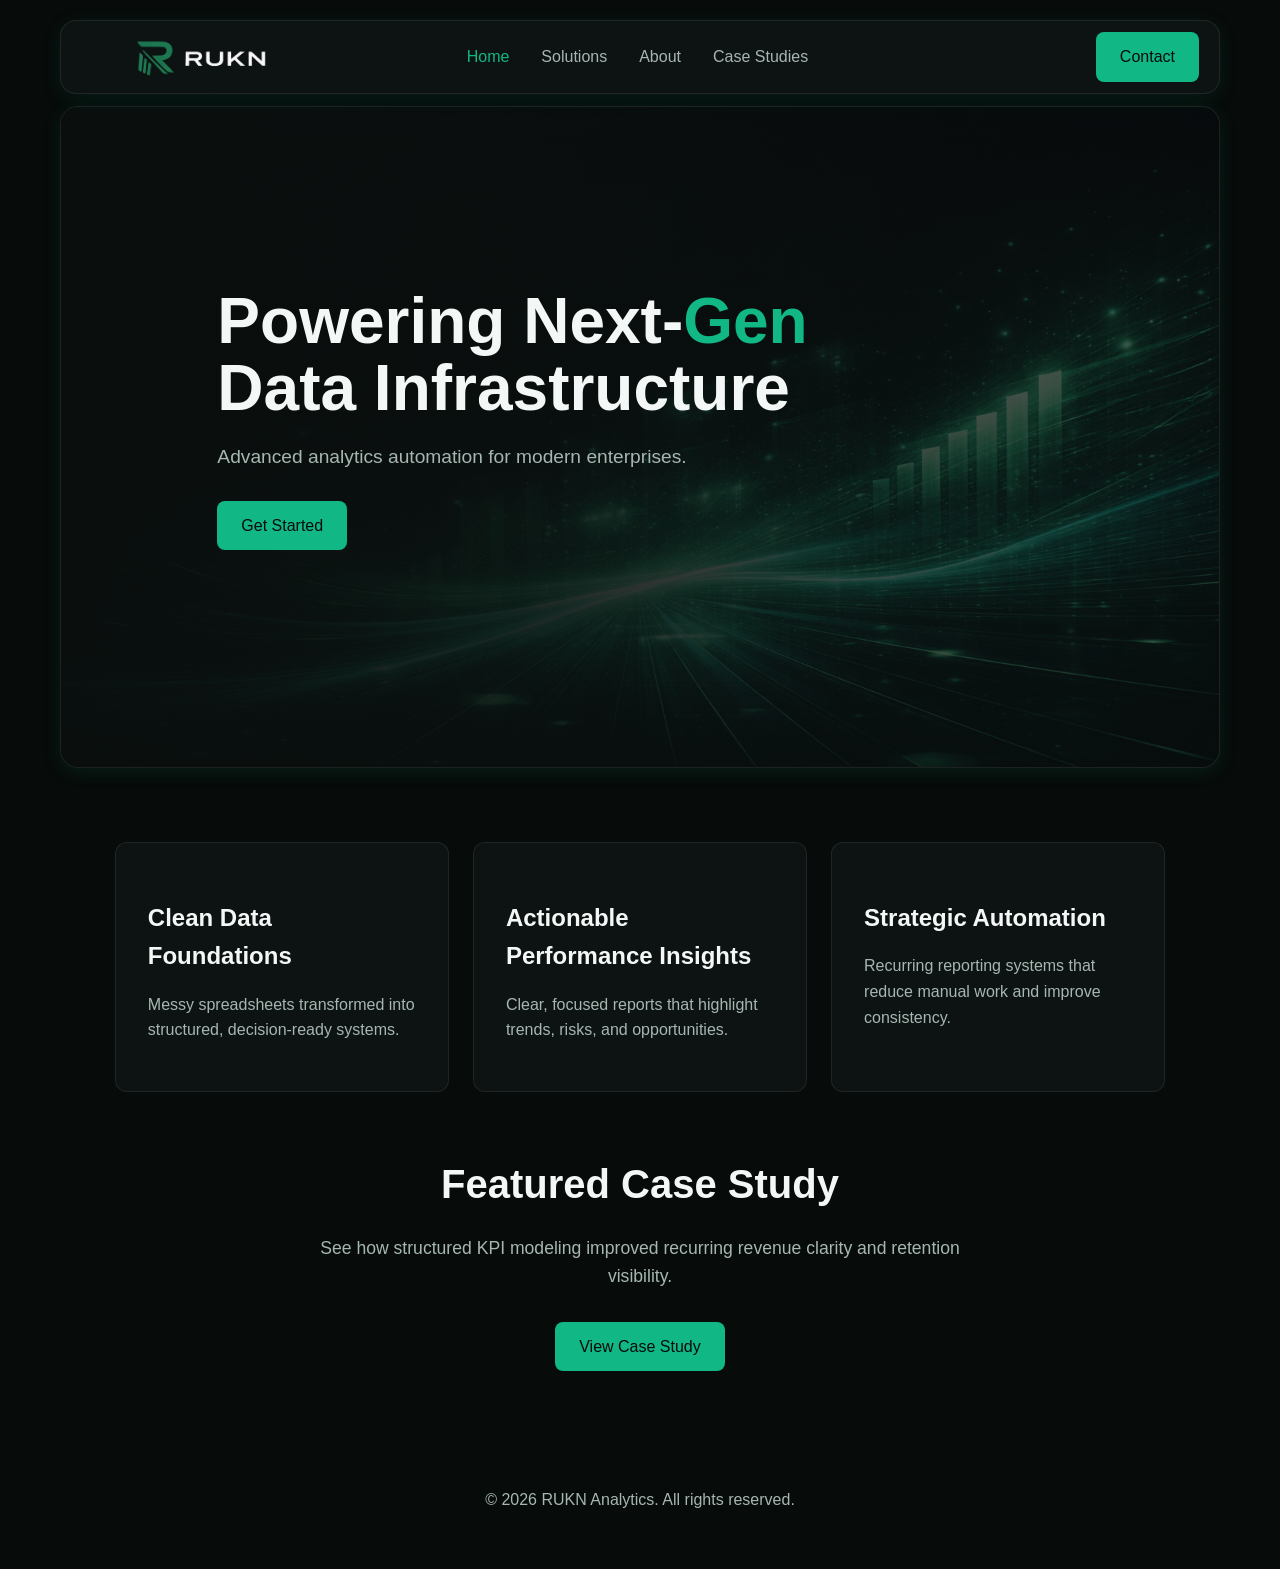
==== index.html @ 68ea152a "Changed partial layout of the website, decided on a solid name for the company that doesn;t resemble" ====
<!DOCTYPE html>
<html lang="en">
<head>
  <meta charset="UTF-8" />
  <meta name="viewport" content="width=device-width, initial-scale=1.0" />
  <title>RUKN Analytics</title>
  <link rel="stylesheet" href="styles.css" />
</head>
<body>

  <div class="page-wrapper">
    <div class="header-shell">
      <header class="site-header">
        <div class="brand">
          <img src="assets/branding/logo.png" alt="RUKN Analytics Logo" class="logo">
        </div>
        <nav class="nav-links">
          <a href="index.html" class="nav-link active">Home</a>
          <a href="services.html" class="nav-link">Solutions</a>
          <a href="about.html" class="nav-link">About</a>
          <a href="case-studies.html" class="nav-link">Case Studies</a>
        </nav>
        <a href="contact.html" class="btn btn-primary nav-cta">Contact</a>
      </header>
    </div>

    <section class="hero-panel">
      <img src="assets/images/hero.png" class="hero-bg" alt="Data Visualization">
      <div class="container">
        <div class="hero-content">
          <h1>Powering Next-<span class="emerald">Gen</span> Data Infrastructure</h1>
          <p>Advanced analytics automation for modern enterprises.</p>
          <a href="contact.html" class="btn btn-primary">Get Started</a>
        </div>
      </div>
    </section>

    <section class="features-section">
      <div class="container">
        <div class="features-grid">
          <div class="feature-card">
            <h3>Clean Data Foundations</h3>
            <p>Messy spreadsheets transformed into structured, decision-ready systems.</p>
          </div>
          <div class="feature-card">
            <h3>Actionable Performance Insights</h3>
            <p>Clear, focused reports that highlight trends, risks, and opportunities.</p>
          </div>
          <div class="feature-card">
            <h3>Strategic Automation</h3>
            <p>Recurring reporting systems that reduce manual work and improve consistency.</p>
          </div>
        </div>
      </div>
    </section>

    <section class="case-study-section">
      <div class="container narrow intro-center">
        <h2>Featured Case Study</h2>
        <p>See how structured KPI modeling improved recurring revenue clarity and retention visibility.</p>
        <a href="case-studies.html" class="btn btn-primary">View Case Study</a>
      </div>
    </section>
  </div>

  <footer class="site-footer">
    <div class="container">
      <p>© 2026 RUKN Analytics. All rights reserved.</p>
    </div>
  </footer>

</body>
</html>
---- styles.css ----
/* =========================
   GLOBAL RESET & BASE
   ========================= */

* {
  box-sizing: border-box;
}

html {
  scroll-behavior: smooth;
}

body {
  margin: 0;
  font-family: 'Inter', -apple-system, BlinkMacSystemFont, 'Segoe UI', Roboto, sans-serif;
  color: #F3F7F5;
  background: #070B0A;
  line-height: 1.6;
}

/* =========================
   LAYOUT
   ========================= */

.page-wrapper {
  max-width: 1200px;
  margin: 0 auto;
  padding: 0 20px;
}

.container {
  max-width: 1200px;
  margin: 0 auto;
  padding: 0 20px;
}

.narrow {
  max-width: 700px;
}

.intro-center {
  text-align: center;
}

/* =========================
   HEADER SHELL
   ========================= */

.header-shell {
  background: #0D1312;
  border-radius: 16px;
  border: 1px solid rgba(255, 255, 255, 0.08);
  margin: 20px 0;
  padding: 0 20px;
  box-shadow: 0 4px 20px rgba(17, 184, 134, 0.10);
  position: sticky;
  top: 20px;
  z-index: 1000;
}

.site-header {
  display: grid;
  grid-template-columns: auto 1fr auto;
  align-items: center;
  min-height: 72px;
}

.brand {
  flex-shrink: 0;
}

.nav-links {
  display: flex;
  justify-content: center;
  gap: 32px;
  transform: translateX(-70px);
}

.nav-cta {
  flex-shrink: 0;
}

.brand {
  display: flex;
  align-items: center;
}

.logo {
  height: 60px;
  width: auto;
}

.nav-links {
  display: flex;
  gap: 32px;
}

.nav-link {
  color: #A6B7B1;
  text-decoration: none;
  font-weight: 500;
  transition: color 0.2s;
}

.nav-link:hover,
.nav-link.active {
  color: #11B886;
}

.nav-cta {
  background: #11B886;
  color: #070B0A;
  padding: 8px 16px;
  border-radius: 8px;
  text-decoration: none;
  font-weight: 500;
  transition: all 0.2s;
}

.nav-cta:hover {
  background: #0E9F74;
  transform: translateY(-1px);
  box-shadow: 0 4px 12px rgba(17, 184, 134, 0.22);
}

/* =========================
   HERO PANEL
   ========================= */

.hero-panel {
  background: #0D1312;
  border-radius: 16px;
  border: 1px solid rgba(255, 255, 255, 0.08);
  margin-bottom: 40px;
  padding: 60px 40px;
  box-shadow: 0 4px 20px rgba(17, 184, 134, 0.10);
  display: flex;
  align-items: center;
  gap: 60px;
}

.hero-content {
  flex: 1;
}

.hero-content h1 {
  font-size: 3.5rem;
  font-weight: 700;
  margin-bottom: 16px;
  line-height: 1.1;
}

.hero-content h1 .emerald {
  color: #11B886;
}

.hero-content p {
  font-size: 1.2rem;
  color: #A6B7B1;
  margin-bottom: 32px;
}

.hero-visual {
  flex: 1;
  height: 300px;
  background: linear-gradient(135deg, #0D1312 0%, #101918 100%);
  border-radius: 12px;
  position: relative;
  overflow: hidden;
}

.hero-visual::before {
  content: '';
  position: absolute;
  top: 0;
  left: 0;
  right: 0;
  bottom: 0;
  background: linear-gradient(45deg, rgba(17, 184, 134, 0.1) 0%, rgba(17, 184, 134, 0.05) 50%, transparent 100%);
  border-radius: 12px;
}

.hero-visual::after {
  content: '';
  position: absolute;
  bottom: 20px;
  left: 20px;
  right: 20px;
  height: 2px;
  background: linear-gradient(to right, #11B886, transparent);
  border-radius: 1px;
}

/* =========================
   SECTIONS
   ========================= */

.section {
  padding: 60px 0;
}

.features-section {
  margin-bottom: 60px;
}

.features-grid {
  display: grid;
  grid-template-columns: repeat(auto-fit, minmax(300px, 1fr));
  gap: 24px;
}

.feature-card {
  background: #0D1312;
  padding: 32px;
  border-radius: 12px;
  border: 1px solid rgba(255, 255, 255, 0.08);
  transition: transform 0.2s, box-shadow 0.2s;
}

.feature-card:hover {
  transform: translateY(-4px);
  box-shadow: 0 8px 24px rgba(17, 184, 134, 0.10);
}

.feature-card h3 {
  margin-bottom: 16px;
  font-size: 1.5rem;
  font-weight: 600;
}

.feature-card p {
  color: #A6B7B1;
}

.case-study-section {
  text-align: center;
  margin-bottom: 60px;
}

.case-study-section h2 {
  font-size: 2.5rem;
  margin-bottom: 16px;
}

.case-study-section p {
  font-size: 1.1rem;
  color: #A6B7B1;
  margin-bottom: 32px;
}

/* =========================
   BUTTONS
   ========================= */

.btn {
  display: inline-block;
  padding: 12px 24px;
  border-radius: 8px;
  text-decoration: none;
  font-weight: 500;
  transition: all 0.2s;
  border: none;
  cursor: pointer;
}

.btn-primary {
  background: #11B886;
  color: #070B0A;
}

.btn-primary:hover {
  background: #0E9F74;
  transform: translateY(-2px);
  box-shadow: 0 6px 16px rgba(17, 184, 134, 0.22);
}

/* =========================
   SERVICES
   ========================= */

.services-grid {
  display: grid;
  grid-template-columns: repeat(3, minmax(0, 1fr));
  gap: 20px;
  max-width: 1200px;
  margin: 0 auto;
}

.service-card {
  background: #0D1312;
  border-radius: 12px;
  border: 1px solid rgba(255, 255, 255, 0.08);
  overflow: hidden;
  transition: transform 0.2s, box-shadow 0.2s;
  position: relative;
}

.service-card:hover {
  transform: translateY(-4px);
  box-shadow: 0 8px 24px rgba(17, 184, 134, 0.10);
}

.service-image {
  width: 100%;
  height: 200px;
  overflow: hidden;
  background: #101918;
}

.service-image img {
  width: 100%;
  height: 100%;
  object-fit: cover;
}

.service-card h3 {
  padding: 20px 24px 8px 24px;
  margin: 0;
  font-size: 1.25rem;
  font-weight: 600;
}

.service-card p {
  padding: 0 24px 20px 24px;
  margin: 0;
  color: #A6B7B1;
  line-height: 1.5;
}

.expanded-content {
  position: absolute;
  left: 0;
  right: 0;
  bottom: -10px;
  background: #0D1312;
  padding: 0 24px;
  transform: translateY(100%);
  opacity: 0;
  pointer-events: none;
  transition: transform 0.3s, opacity 0.3s;
}

.service-card.expanded .expanded-content {
  transform: translateY(0);
  opacity: 1;
  pointer-events: auto;
  padding-bottom: 20px;
}

.card-cta {
  padding: 16px 24px 0 24px;
}

/* =========================
   ABOUT
   ========================= */

.about-grid {
  display: grid;
  grid-template-columns: 1.2fr 1fr;
  gap: 50px;
  align-items: center;
}

.about-grid.reverse {
  grid-template-columns: 1fr 1.2fr;
}

.about-image img {
  width: 100%;
  border-radius: 12px;
}

.about-text p {
  margin-bottom: 18px;
  max-width: 520px;
}

.values-grid {
  display: grid;
  grid-template-columns: repeat(auto-fit, minmax(300px, 1fr));
  gap: 24px;
  margin-top: 40px;
}

.value-card {
  background: #0D1312;
  padding: 32px;
  border-radius: 12px;
  border: 1px solid rgba(255, 255, 255, 0.08);
  transition: transform 0.2s, box-shadow 0.2s;
}

.value-card:hover {
  transform: translateY(-4px);
  box-shadow: 0 8px 24px rgba(17, 184, 134, 0.10);
}

.value-card h3 {
  margin-bottom: 16px;
  font-size: 1.25rem;
  font-weight: 600;
}

.value-card p {
  color: #A6B7B1;
}

/* =========================
   CASE STUDIES
   ========================= */

.analysis-compare {
  display: grid;
  grid-template-columns: repeat(auto-fit, minmax(260px, 1fr));
  gap: 32px;
  margin: 32px 0;
}

.analysis-block {
  background: #0D1312;
  padding: 24px;
  border-radius: 12px;
  border: 1px solid rgba(255, 255, 255, 0.08);
}

.analysis-block h4 {
  margin-bottom: 16px;
  font-weight: 600;
  color: #F3F7F5;
}

.analysis-block ul {
  margin-left: 20px;
}

.kpi-grid {
  display: grid;
  grid-template-columns: repeat(auto-fit, minmax(180px, 1fr));
  gap: 24px;
  margin: 32px 0;
}

.kpi-card {
  background: #0D1312;
  padding: 28px 24px;
  border-radius: 14px;
  border: 1px solid rgba(255, 255, 255, 0.08);
  text-align: center;
  transition: transform 0.2s;
}

.kpi-card:hover {
  transform: translateY(-4px);
}

.kpi-card h4 {
  font-size: 28px;
  margin-bottom: 8px;
  color: #F3F7F5;
}

.kpi-card p {
  font-size: 14px;
  color: #A6B7B1;
}

.dashboard-preview {
  margin: 32px 0;
}

.dashboard-preview img {
  width: 100%;
  height: auto;
  border-radius: 14px;
  border: 1px solid rgba(255, 255, 255, 0.08);
}

.case-cta {
  margin-top: 56px;
  padding: 40px 32px;
  background: #0D1312;
  border-radius: 14px;
  text-align: center;
  border: 1px solid rgba(255, 255, 255, 0.08);
}

.case-cta p {
  margin-bottom: 20px;
  font-weight: 500;
  color: #A6B7B1;
}

/* =========================
   CONTACT
   ========================= */

.contact-hero h1 {
  font-size: 2.2rem;
  margin-bottom: 8px;
  letter-spacing: -0.5px;
}

.contact-hero .lead {
  font-size: 1rem;
  color: #A6B7B1;
  max-width: 550px;
  margin-bottom: 0;
}

.contact-section {
  padding: 60px 20px;
}

.contact-grid {
  display: grid;
  grid-template-columns: 1.4fr 0.8fr;
  gap: 32px;
  align-items: start;
  padding-bottom: 40px;
  max-width: 1200px;
  margin: 0 auto;
}

.contact-form-card {
  background: #0D1312;
  padding: 28px;
  border-radius: 14px;
  box-shadow: 0 10px 25px rgba(15, 23, 42, 0.05), 0 2px 6px rgba(15, 23, 42, 0.04);
  transition: transform 0.2s ease, box-shadow 0.2s ease;
  border: 1px solid rgba(255, 255, 255, 0.08);
}

.contact-form-card:hover {
  transform: translateY(-2px);
  box-shadow: 0 16px 35px rgba(15, 23, 42, 0.08), 0 4px 10px rgba(15, 23, 42, 0.05);
}

.contact-form h2 {
  margin-top: 0;
  margin-bottom: 20px;
  font-size: 1.3rem;
  color: #F3F7F5;
}

.contact-form .form-row {
  display: flex;
  gap: 16px;
  margin-bottom: 16px;
}

.form-field {
  margin-bottom: 14px;
  width: 100%;
}

.required-label {
  display: block;
  margin-bottom: 6px;
  font-size: 0.9rem;
  font-weight: 500;
  color: #F3F7F5;
}

.form-field input,
.form-field textarea {
  width: 100%;
  padding: 12px 14px;
  border-radius: 8px;
  border: 1px solid rgba(255, 255, 255, 0.08);
  background: #101918;
  color: #F3F7F5;
  font-size: 0.95rem;
  transition: all 0.2s ease;
}

.form-field input:focus,
.form-field textarea:focus {
  outline: none;
  border-color: #11B886;
  background: #0D1312;
  box-shadow: 0 0 0 3px rgba(17, 184, 134, 0.12);
}

.form-field textarea {
  font-family: inherit;
  font-size: 0.98rem;
  line-height: 1.5;
  resize: none;
}

.form-field input::placeholder,
.form-field textarea::placeholder {
  color: #A6B7B1;
  opacity: 1;
}

.form-actions {
  display: flex;
  align-items: center;
  margin-top: 20px;
}

.contact-info {
  display: flex;
  flex-direction: column;
  gap: 16px;
}

.info-card {
  background: #0D1312;
  padding: 18px;
  border-radius: 12px;
  box-shadow: 0 6px 18px rgba(15, 23, 42, 0.05);
  border: 1px solid rgba(255, 255, 255, 0.08);
}

.info-card h4 {
  margin: 0 0 6px 0;
  font-size: 1rem;
  font-weight: 600;
  color: #F3F7F5;
}

.info-card p {
  font-size: 0.9rem;
  color: #A6B7B1;
  margin: 0;
}

.info-card a {
  color: #11B886;
  text-decoration: none;
}

.info-card a:hover {
  text-decoration: underline;
}

.char-counter {
  font-size: 0.8rem;
  margin-top: 6px;
  text-align: right;
  color: #A6B7B1;
}

.input-error {
  border: 2px solid #dc2626 !important;
}

.field-error-text {
  color: #dc2626;
  font-size: 0.85rem;
  margin-top: 6px;
  display: block;
}

.form-success {
  padding: 30px;
  background: #0D1312;
  border-radius: 12px;
  text-align: center;
  animation: fadeIn 0.4s ease;
  border: 1px solid rgba(255, 255, 255, 0.08);
}

@keyframes fadeIn {
  from { opacity: 0; transform: translateY(6px); }
  to { opacity: 1; transform: translateY(0); }
}

/* =========================
   FOOTER
   ========================= */

.site-footer {
  text-align: center;
  padding: 40px 0;
  color: #A6B7B1;
}

/* =========================
   RESPONSIVE
   ========================= */

@media (max-width: 768px) {
  .page-wrapper {
    padding: 0 10px;
  }

  .header-shell {
    margin: 10px 0;
    padding: 0 10px;
  }

  .site-header {
    height: 60px;
  }

  .nav-links {
    gap: 16px;
  }

  .nav-link {
    font-size: 0.9rem;
  }

  .logo {
    height: 32px;
  }

  .hero-panel {
    flex-direction: column;
    padding: 40px 20px;
    gap: 40px;
  }

  .hero-content h1 {
    font-size: 2.5rem;
  }

  .hero-visual {
    height: 200px;
  }

  .features-grid {
    grid-template-columns: 1fr;
  }

  .case-study-section h2 {
    font-size: 2rem;
  }

  .services-grid {
    grid-template-columns: 1fr;
  }

  .about-grid {
    grid-template-columns: 1fr;
  }

  .values-grid {
    grid-template-columns: 1fr;
  }

  .analysis-compare {
    grid-template-columns: 1fr;
  }

  .kpi-grid {
    grid-template-columns: repeat(2, 1fr);
  }

  .contact-grid {
    grid-template-columns: 1fr;
    gap: 40px;
  }

  .contact-form-card {
    padding: 20px;
  }
}

/* Contact page no-scroll overrides */
body.no-scroll {
  height: 100vh;
  overflow: hidden;
}

body.no-scroll main,
body.no-scroll section {
  overflow: visible;
}

body.no-scroll .contact-hero {
  padding: 12px 0 4px;
}

body.no-scroll .contact-hero-text h1 {
  font-size: 1.6rem;
  margin-bottom: 6px;
}

body.no-scroll .contact-hero .lead {
  font-size: 0.95rem;
  max-width: 520px;
}

body.no-scroll .contact-grid {
  gap: 14px;
  grid-template-columns: 1fr 0.95fr;
  max-width: 980px;
  padding-bottom: 12px;
}

body.no-scroll .contact-form-card {
  padding: 14px;
  border-radius: 10px;
  box-shadow: 0 6px 18px rgba(15,23,42,0.04);
}

body.no-scroll .contact-form h2 {
  font-size: 1rem;
  margin-bottom: 8px;
}

body.no-scroll .form-field input,
body.no-scroll .form-field textarea {
  padding: 8px 10px;
  font-size: 0.95rem;
}

body.no-scroll #messageBox {
  height: 160px;
  max-height: 160px;
}

body.no-scroll .site-footer {
  position: relative;
  z-index: 10;
}

/* =========================
   APP-STYLE WIDTH OVERRIDES
   ========================= */

.page-wrapper {
  width: min(96vw, 1600px);
  margin: 18px auto 0;
}

.container {
  width: min(94%, 1450px);
  margin: 0 auto;
}

.header-shell {
  width: 100%;
  margin: 0 auto 18px;
}

.contact-hero {
  padding: 10px 0 0;
}

.contact-hero-text h1 {
  margin: 0 0 6px;
  font-size: 2.2rem;
}

.contact-hero .lead {
  margin: 0;
}

.contact-section {
  padding: 18px 20px 50px;
}

.contact-grid {
  display: grid;
  grid-template-columns: 1.35fr 0.9fr;
  gap: 24px;
  align-items: start;
  margin-top: 0;
  transform: translateY(-10px);
}

.contact-form-card,
.info-card {
  width: 100%;
}
.hero-panel {
  position: relative;
  overflow: hidden;
  border-radius: 18px;
  background: #0A0F0E;
}

/* Background image */
.hero-bg {
  position: absolute;
  inset: 0;
  width: 100%;
  height: 100%;
  object-fit: cover;

  opacity: 0.35; /* controls intensity */
  z-index: 0;
}

/* Content sits above image */
.hero-panel .container {
  position: relative;
  z-index: 2;
  display: flex;
  align-items: center;
  min-height: 480px;
}

/* Left text */
.hero-content {
  max-width: 520px;
}

/* Optional: dark overlay for readability */
.hero-panel::after {
  content: "";
  position: absolute;
  inset: 0;
  background: linear-gradient(
    to right,
    rgba(10,15,14,0.9) 0%,
    rgba(10,15,14,0.7) 40%,
    rgba(10,15,14,0.3) 70%,
    rgba(10,15,14,0.1) 100%
  );
  z-index: 1;
}

.header-shell {
  margin-bottom: 14px;
}


.logo {
  height: 70px;
  width: auto;
}

.hero-panel .container {
  min-height: 540px;
  display: flex;
  align-items: center;
  padding: 0 84px;
}

.hero-content {
  max-width: 620px;
  --offset-x: 0px;
  transform: translate(var(--offset-x),-18px);
}

.hero-content h1 {
  font-size: clamp(3.2rem, 5vw, 4.6rem);
  line-height: 1.05;
  margin: 0 0 20px;
}

.hero-content p {
  font-size: 1.2rem;
  max-width: 560px;
  margin: 0 0 28px;
}

.features-section {
  padding-top: 34px;
}

.page-wrapper {
  width: min(96vw, 1600px);
  margin: 16px auto;
}

.container {
  width: min(94%, 1400px);
  margin: 0 auto;
}

.header-shell {
  width: 100%;
  margin-bottom: 16px;
}

.case-study {
  max-width: 900px;
  margin: 0 auto 80px;
}

.section-intro {
  padding-top: 20px;
  padding-bottom: 10px;
}

.section {
  padding-top: 30px;
}

.section-divider {
  margin: 60px 0;
  border: none;
  height: 1px;
  background: rgba(255,255,255,0.08);
}
.section-cta {
  text-align: center;
}

.section-cta .container {
  display: flex;
  flex-direction: column;
  align-items: center;
  justify-content: center;
}
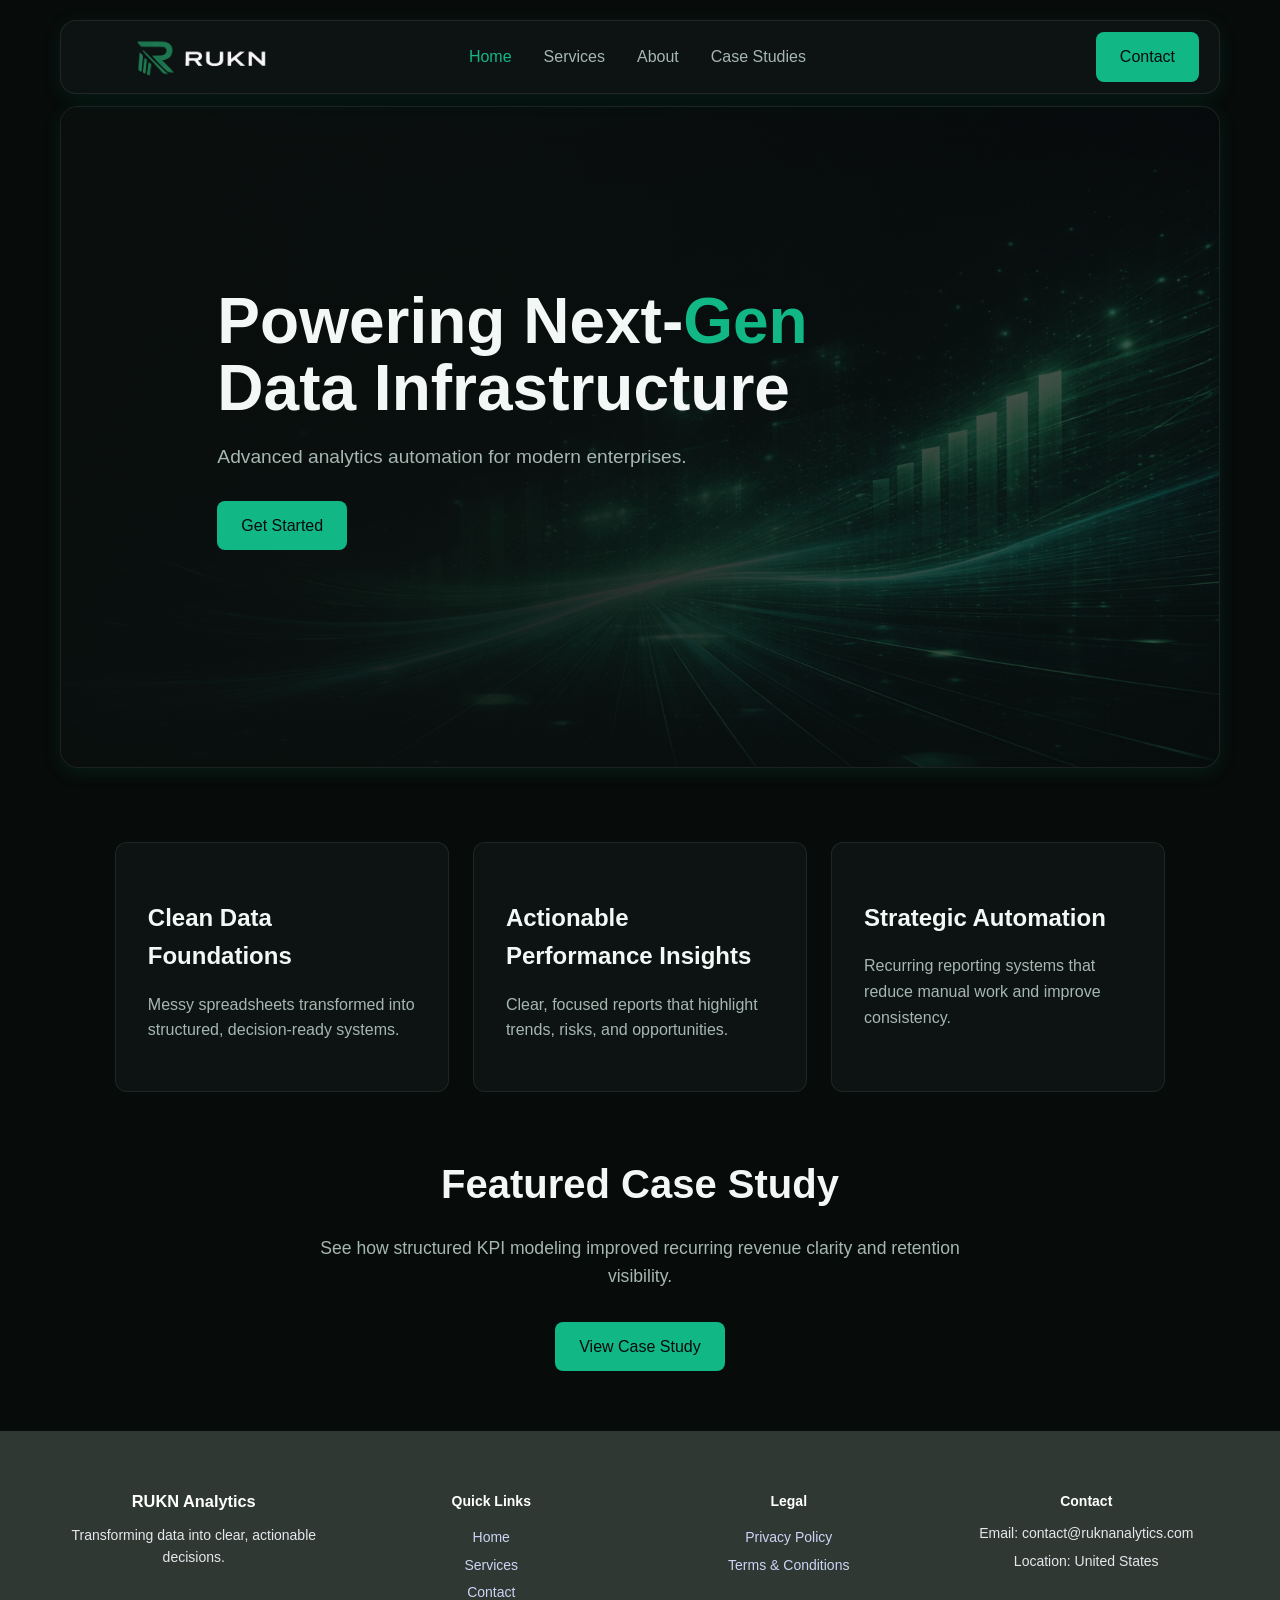
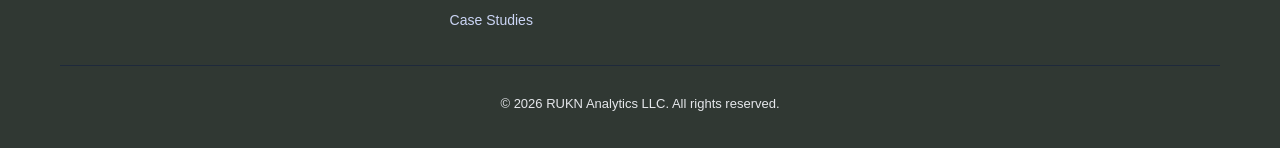
==== commit 965867dc: "Added privacy policy, as well as, terms and conditions to website for the businesses protection." ====
--- a/index.html
+++ b/index.html
@@ -16,7 +16,7 @@
         </div>
         <nav class="nav-links">
           <a href="index.html" class="nav-link active">Home</a>
-          <a href="services.html" class="nav-link">Solutions</a>
+          <a href="services.html" class="nav-link">Services</a>
           <a href="about.html" class="nav-link">About</a>
           <a href="case-studies.html" class="nav-link">Case Studies</a>
         </nav>
@@ -63,11 +63,52 @@
     </section>
   </div>
 
-  <footer class="site-footer">
-    <div class="container">
-      <p>© 2026 RUKN Analytics. All rights reserved.</p>
+<footer class="site-footer">
+  <div class="container">
+
+    <div class="footer-content">
+
+      <!-- Brand -->
+      <div class="footer-section">
+        <h3>RUKN Analytics</h3>
+        <p>Transforming data into clear, actionable decisions.</p>
+      </div>
+
+      <!-- Quick Links -->
+      <div class="footer-section">
+        <h4>Quick Links</h4>
+        <ul>
+          <li><a href="index.html">Home</a></li>
+          <li><a href="services.html">Services</a></li>
+          <li><a href="contact.html">Contact</a></li>
+          <li><a href="case-studies.html">Case Studies</a></li>
+        </ul>
+      </div>
+
+      <!-- Legal -->
+      <div class="footer-section">
+        <h4>Legal</h4>
+        <ul>
+          <li><a href="privacy-policy.html">Privacy Policy</a></li>
+          <li><a href="terms.html">Terms & Conditions</a></li>
+        </ul>
+      </div>
+
+      <!-- Contact -->
+      <div class="footer-section">
+        <h4>Contact</h4>
+        <p>Email: contact@ruknanalytics.com</p>
+        <p>Location: United States</p>
+      </div>
+
     </div>
-  </footer>
+
+    <div class="footer-bottom">
+      <p>© 2026 RUKN Analytics LLC. All rights reserved.</p>
+    </div>
+
+  </div>
+</footer>
 
 </body>
 </html>
--- a/styles.css
+++ b/styles.css
@@ -1000,4 +1000,49 @@
   flex-direction: column;
   align-items: center;
   justify-content: center;
+}
+.site-footer {
+  background: #303833;
+  color: #e5e7eb;
+  padding: 40px 0 20px;
+  font-size: 14px;
+}
+
+.footer-content {
+  display: grid;
+  grid-template-columns: repeat(auto-fit, minmax(200px, 1fr));
+  gap: 30px;
+  margin-bottom: 20px;
+}
+
+.footer-section h3,
+.footer-section h4 {
+  margin-bottom: 10px;
+  color: #ffffff;
+}
+
+.footer-section p,
+.footer-section li {
+  margin: 5px 0;
+}
+
+.footer-section ul {
+  list-style: none;
+  padding: 0;
+}
+
+.footer-section a {
+  color: #cbd5f5;
+  text-decoration: none;
+}
+
+.footer-section a:hover {
+  text-decoration: underline;
+}
+
+.footer-bottom {
+  text-align: center;
+  border-top: 1px solid #1e293b;
+  padding-top: 15px;
+  font-size: 13px;
 }
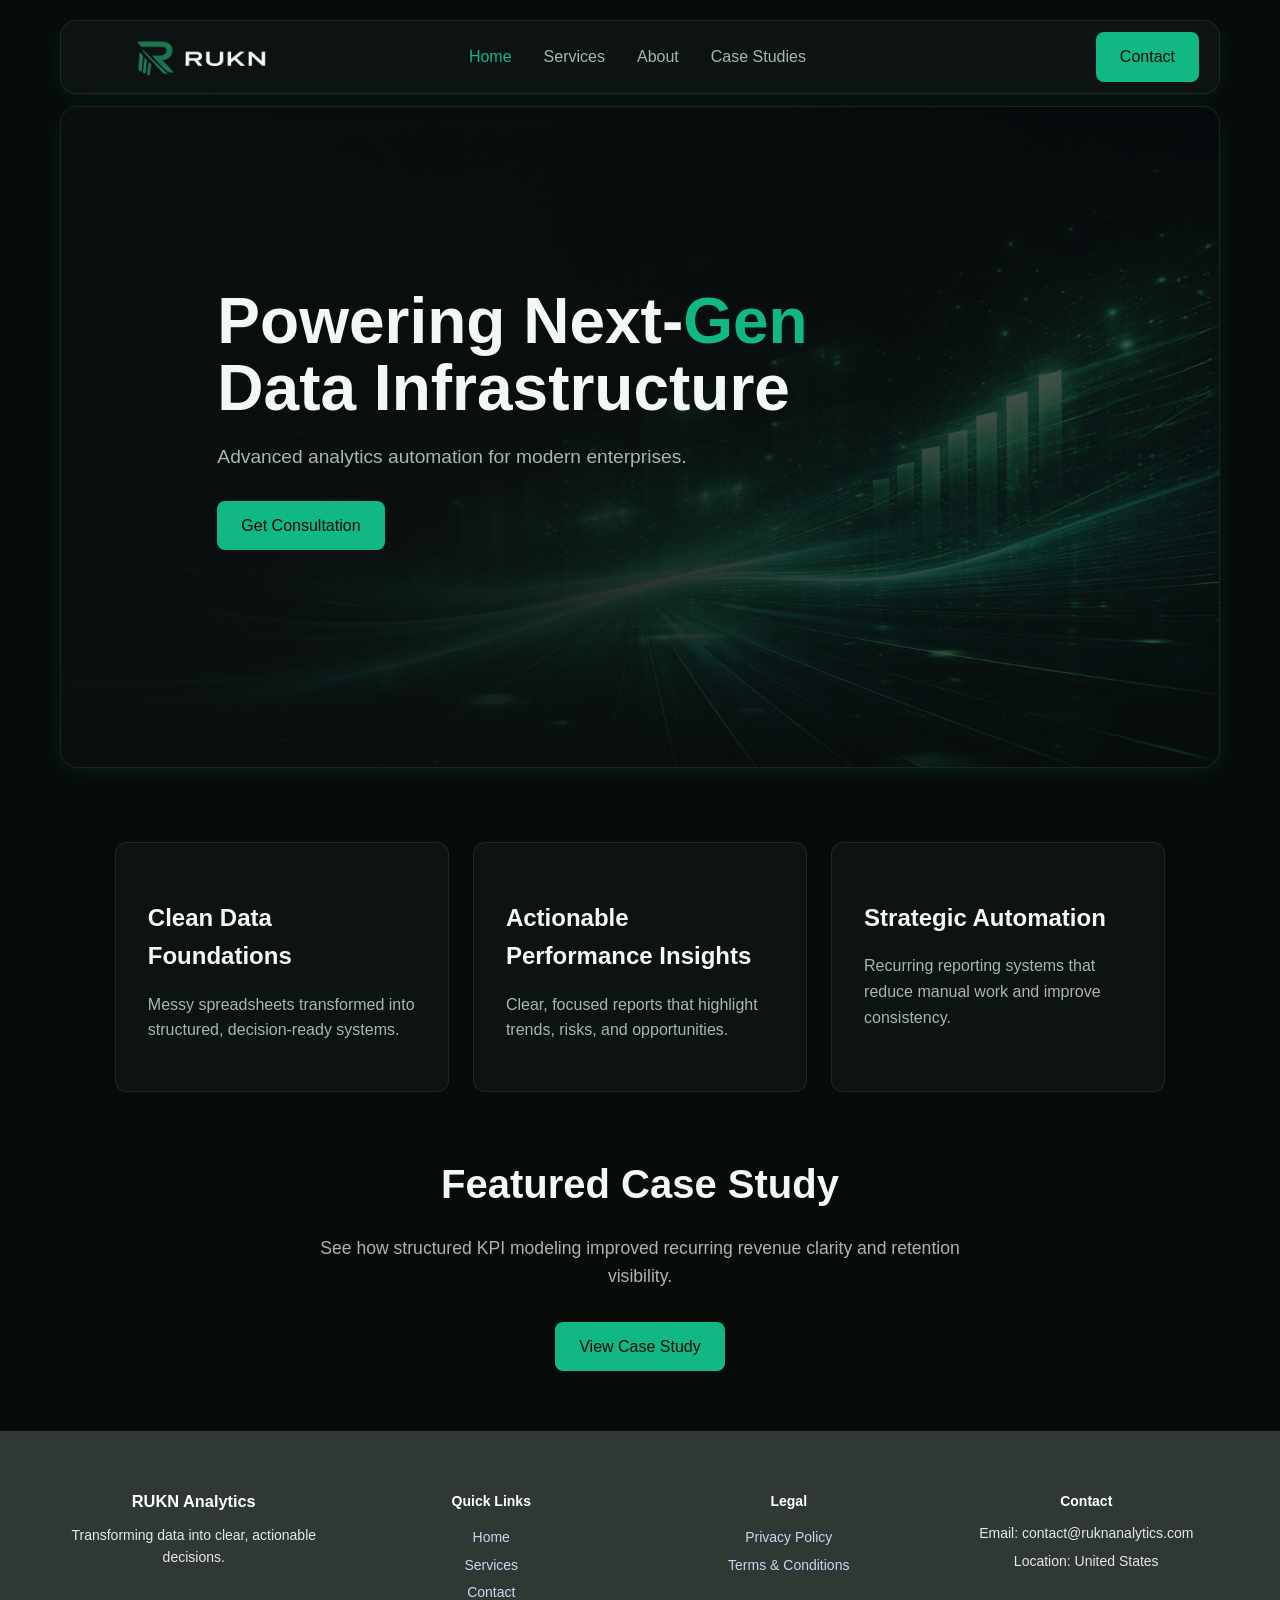
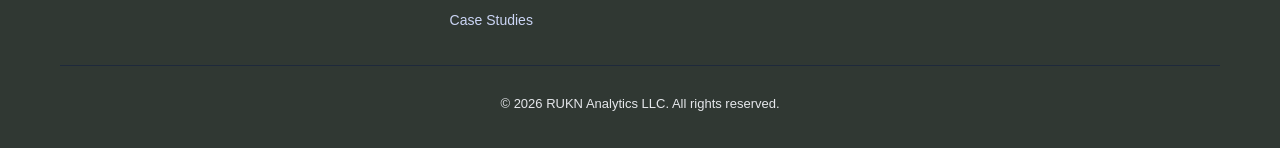
==== commit cd3a22dd: "Changed minor wording to feel stronger." ====
--- a/index.html
+++ b/index.html
@@ -30,7 +30,7 @@
         <div class="hero-content">
           <h1>Powering Next-<span class="emerald">Gen</span> Data Infrastructure</h1>
           <p>Advanced analytics automation for modern enterprises.</p>
-          <a href="contact.html" class="btn btn-primary">Get Started</a>
+          <a href="contact.html" class="btn btn-primary">Get Consultation</a>
         </div>
       </div>
     </section>
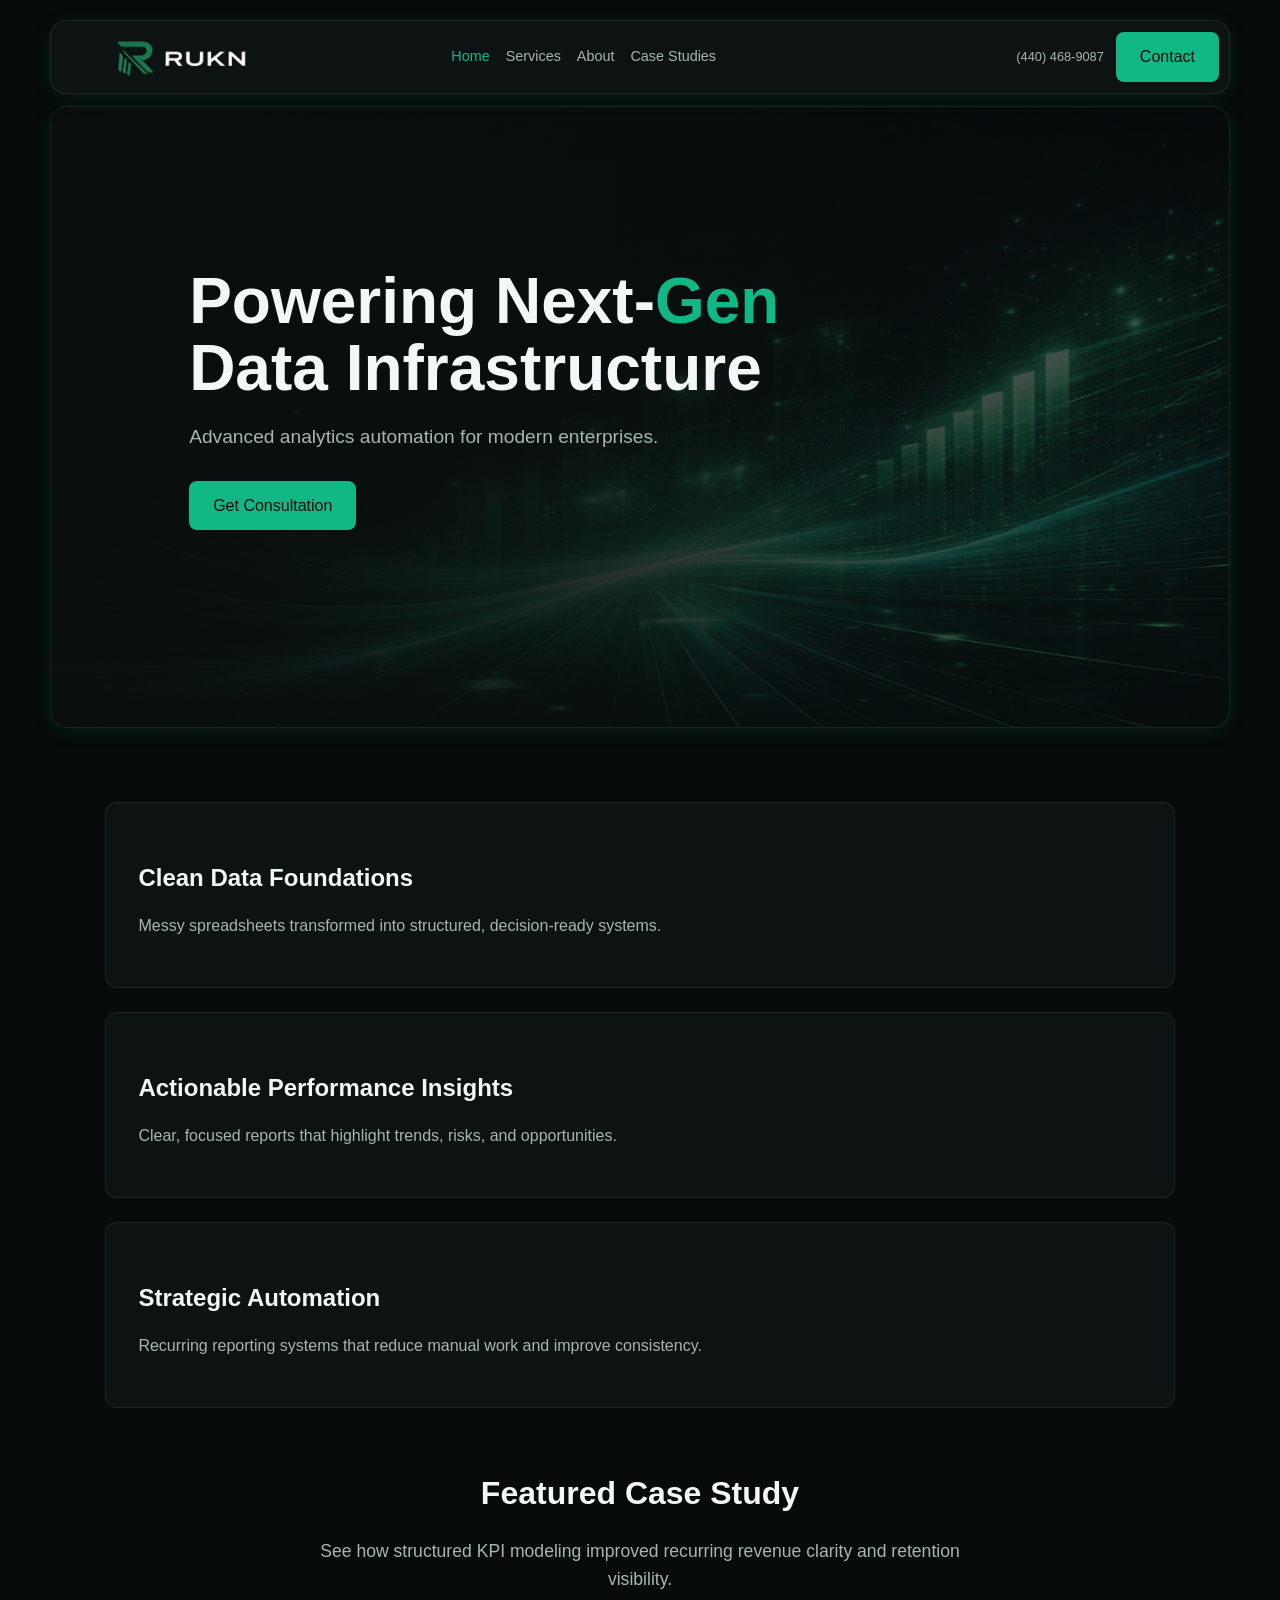
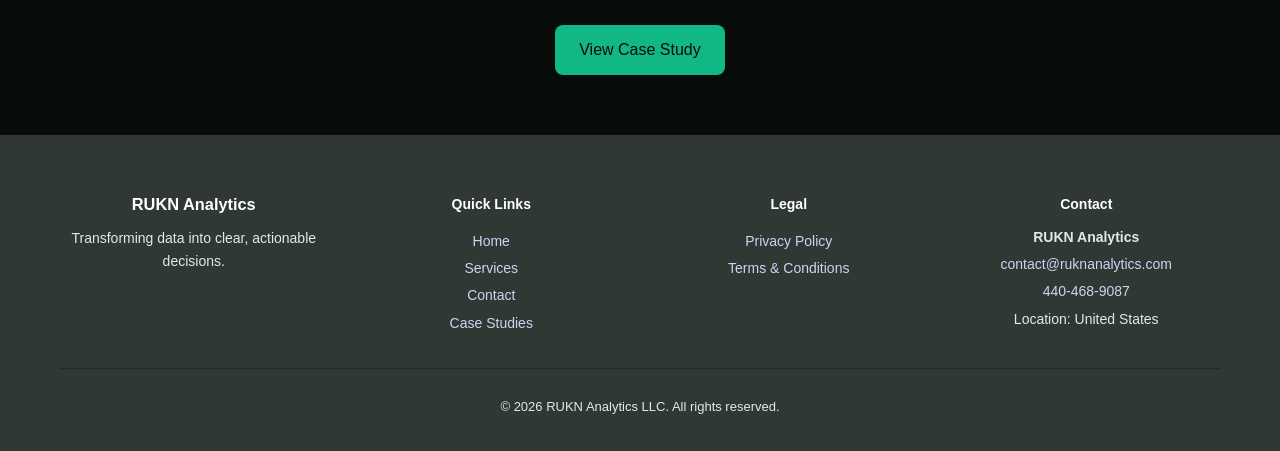
==== commit 55c2c573: "Global responsiveness added to provide optimal experience to users on various devices." ====
--- a/index.html
+++ b/index.html
@@ -20,6 +20,7 @@
           <a href="about.html" class="nav-link">About</a>
           <a href="case-studies.html" class="nav-link">Case Studies</a>
         </nav>
+        <a href="tel:4404689087" class="nav-phone">(440) 468-9087</a>
         <a href="contact.html" class="btn btn-primary nav-cta">Contact</a>
       </header>
     </div>
@@ -97,7 +98,9 @@
       <!-- Contact -->
       <div class="footer-section">
         <h4>Contact</h4>
-        <p>Email: contact@ruknanalytics.com</p>
+        <p><strong>RUKN Analytics</strong></p>
+        <p><a href="mailto:contact@ruknanalytics.com">contact@ruknanalytics.com</a></p>
+        <p><a href="tel:4404689087">440-468-9087</a></p>
         <p>Location: United States</p>
       </div>
 
--- a/styles.css
+++ b/styles.css
@@ -60,7 +60,7 @@
 
 .site-header {
   display: grid;
-  grid-template-columns: auto 1fr auto;
+  grid-template-columns: auto 1fr auto auto;
   align-items: center;
   min-height: 72px;
 }
@@ -121,6 +121,21 @@
   background: #0E9F74;
   transform: translateY(-1px);
   box-shadow: 0 4px 12px rgba(17, 184, 134, 0.22);
+}
+
+.nav-phone {
+  color: #A6B7B1;
+  text-decoration: none;
+  font-weight: 500;
+  font-size: 0.9rem;
+  transition: color 0.2s;
+  margin-left: 16px;
+  margin-right: 24px;
+}
+
+.nav-phone:hover {
+  color: #11B886;
+  text-decoration: underline;
 }
 
 /* =========================
@@ -278,77 +293,193 @@
    SERVICES
    ========================= */
 
-.services-grid {
+.section-subtext {
+  max-width: 640px;
+  margin: 16px auto 0;
+  color: #A6B7B1;
+  font-size: 1.05rem;
+  line-height: 1.75;
+}
+
+.section-services {
+  position: relative;
+  padding: 80px 0 96px;
+  overflow: hidden;
+}
+
+.section-services::before {
+  content: "";
+  position: absolute;
+  inset: 0;
+  background-image: url('assets/images/dashboard-case1.png');
+  background-size: cover;
+  background-position: center;
+  opacity: 0.14;
+  filter: grayscale(70%) brightness(0.32) contrast(1.08);
+  pointer-events: none;
+}
+
+.section-services::after {
+  content: "";
+  position: absolute;
+  inset: 0;
+  background: linear-gradient(180deg, rgba(7, 11, 10, 0.92) 0%, rgba(7, 11, 10, 0.98) 100%);
+  pointer-events: none;
+}
+
+.section-services .container {
+  position: relative;
+  z-index: 1;
+}
+
+.services-layout {
   display: grid;
-  grid-template-columns: repeat(3, minmax(0, 1fr));
-  gap: 20px;
+  grid-template-columns: minmax(0, 2.2fr) minmax(280px, 1fr);
+  gap: 30px;
   max-width: 1200px;
   margin: 0 auto;
+  align-items: start;
+}
+
+.featured-column,
+.standard-column {
+  display: grid;
+  gap: 28px;
 }
 
 .service-card {
-  background: #0D1312;
-  border-radius: 12px;
+  background: rgba(13, 19, 18, 0.94);
+  border-radius: 20px;
   border: 1px solid rgba(255, 255, 255, 0.08);
-  overflow: hidden;
-  transition: transform 0.2s, box-shadow 0.2s;
-  position: relative;
+  padding: 34px;
+  box-shadow: 0 18px 40px rgba(0, 0, 0, 0.15);
+  transition: transform 0.25s ease, border-color 0.25s ease, box-shadow 0.25s ease;
+  display: flex;
+  flex-direction: column;
+  justify-content: space-between;
+  min-height: 420px;
 }
 
 .service-card:hover {
-  transform: translateY(-4px);
-  box-shadow: 0 8px 24px rgba(17, 184, 134, 0.10);
-}
-
-.service-image {
-  width: 100%;
-  height: 200px;
-  overflow: hidden;
-  background: #101918;
-}
-
-.service-image img {
-  width: 100%;
-  height: 100%;
-  object-fit: cover;
+  transform: translateY(-3px);
+  box-shadow: 0 22px 50px rgba(0, 0, 0, 0.18);
+  border-color: rgba(17, 184, 134, 0.18);
 }
 
 .service-card h3 {
-  padding: 20px 24px 8px 24px;
-  margin: 0;
-  font-size: 1.25rem;
+  margin: 0 0 18px;
+  font-size: 1.35rem;
+  font-weight: 700;
+  line-height: 1.2;
+}
+
+.service-card > p:not(.service-price) {
+  color: #B7C6C1;
+  line-height: 1.8;
+  margin: 0 0 24px;
+  flex: 1;
+}
+
+.service-price {
+  font-weight: 700;
+  color: #D9F4E9;
+  margin: 0 0 28px;
+}
+
+.card-actions {
+  display: flex;
+  gap: 12px;
+  flex-wrap: wrap;
+  margin-top: auto;
+}
+
+.card-actions .btn {
+  flex: 1 1 40px;
+  min-width: 40px;
+  padding: 10px 10px;
+  font-size: 0.9rem;
+}
+
+.btn-secondary {
+  background: rgba(255, 255, 255, 0.04);
+  color: #F3F7F5;
+  border: 1px solid rgba(255, 255, 255, 0.14);
+}
+
+.btn-secondary:hover {
+  background: rgba(255, 255, 255, 0.08);
+  border-color: rgba(255, 255, 255, 0.26);
+}
+
+.service-card--tiered .card-actions {
+  margin-top: 0;
+}
+
+.tier-list {
+  margin-top: 28px;
+  padding-top: 22px;
+  border-top: 1px solid rgba(255, 255, 255, 0.08);
+}
+
+.tier-heading {
+  font-size: 0.95rem;
   font-weight: 600;
-}
-
-.service-card p {
-  padding: 0 24px 20px 24px;
+  letter-spacing: 0.04em;
+  text-transform: uppercase;
+  margin-bottom: 18px;
+  color: #A6B7B1;
+}
+
+.tier-item {
+  display: grid;
+  grid-template-columns: 1fr auto;
+  gap: 18px;
+  align-items: center;
+  padding: 18px 0;
+  border-bottom: 1px solid rgba(255, 255, 255, 0.08);
+}
+
+.tier-item--last {
+  border-bottom: none;
+}
+
+.tier-name {
+  margin: 0 0 6px;
+  font-size: 1rem;
+  font-weight: 700;
+  color: #F3F7F5;
+}
+
+.tier-text {
   margin: 0;
   color: #A6B7B1;
-  line-height: 1.5;
-}
-
-.expanded-content {
-  position: absolute;
-  left: 0;
-  right: 0;
-  bottom: -10px;
-  background: #0D1312;
-  padding: 0 24px;
-  transform: translateY(100%);
-  opacity: 0;
-  pointer-events: none;
-  transition: transform 0.3s, opacity 0.3s;
-}
-
-.service-card.expanded .expanded-content {
-  transform: translateY(0);
-  opacity: 1;
-  pointer-events: auto;
-  padding-bottom: 20px;
-}
-
-.card-cta {
-  padding: 16px 24px 0 24px;
+  line-height: 1.6;
+  font-size: 0.95rem;
+}
+
+.btn-tier {
+  padding: 8px 12px;
+  font-size: 0.85rem;
+}
+
+@media (max-width: 768px) {
+  .services-layout {
+    grid-template-columns: 1fr;
+  }
+
+  .tier-item {
+    grid-template-columns: 1fr;
+  }
+
+  .btn-tier {
+    width: 100%;
+  }
+}
+
+@media (max-width: 1024px) {
+  .services-layout {
+    grid-template-columns: 1fr;
+  }
 }
 
 /* =========================
@@ -563,7 +694,8 @@
 }
 
 .form-field input,
-.form-field textarea {
+.form-field textarea,
+.form-field select {
   width: 100%;
   padding: 12px 14px;
   border-radius: 8px;
@@ -575,7 +707,8 @@
 }
 
 .form-field input:focus,
-.form-field textarea:focus {
+.form-field textarea:focus,
+.form-field select:focus {
   outline: none;
   border-color: #11B886;
   background: #0D1312;
@@ -587,6 +720,18 @@
   font-size: 0.98rem;
   line-height: 1.5;
   resize: none;
+}
+
+.form-field select {
+  font-family: inherit;
+  font-size: 0.95rem;
+  cursor: pointer;
+  color: #F3F7F5;
+}
+
+.form-field select option {
+  color: #F3F7F5;
+  background: #101918;
 }
 
 .form-field input::placeholder,
@@ -670,6 +815,44 @@
 }
 
 /* =========================
+   PHONE SECTION
+   ========================= */
+
+.section-phone {
+  padding: 40px 20px;
+  text-align: center;
+}
+
+.phone-callout {
+  font-size: 1.1rem;
+  color: #A6B7B1;
+  margin: 0;
+}
+
+.phone-link {
+  color: #11B886;
+  text-decoration: none;
+  font-weight: 500;
+  transition: color 0.2s;
+}
+
+.phone-link:hover {
+  color: #0E9F74;
+  text-decoration: underline;
+}
+
+.section-phone-small {
+  padding: 20px 20px;
+  text-align: center;
+}
+
+.phone-small {
+  font-size: 0.9rem;
+  color: #A6B7B1;
+  margin: 0;
+}
+
+/* =========================
    FOOTER
    ========================= */
 
@@ -680,11 +863,173 @@
 }
 
 /* =========================
-   RESPONSIVE
+   RESPONSIVE BREAKPOINTS
    ========================= */
 
-@media (max-width: 768px) {
+/* Extra Large Desktop (1600px+) */
+@media (min-width: 1600px) {
   .page-wrapper {
+    width: min(90vw, 1800px);
+  }
+
+  .container {
+    width: min(88%, 1600px);
+  }
+
+  .hero-panel .container {
+    padding: 0 100px;
+    min-height: 600px;
+  }
+
+  .hero-content h1 {
+    font-size: clamp(3.5rem, 4vw, 5rem);
+  }
+
+  .hero-content {
+    max-width: 700px;
+  }
+}
+
+/* Large Desktop (1440px - 1599px) */
+@media (min-width: 1440px) and (max-width: 1599px) {
+  .hero-panel .container {
+    padding: 0 80px;
+    min-height: 560px;
+  }
+
+  .hero-content h1 {
+    font-size: clamp(3.3rem, 4.2vw, 4.8rem);
+  }
+
+  .hero-content {
+    max-width: 650px;
+  }
+}
+
+/* Large Desktop (1024px - 1439px) */
+@media (max-width: 1439px) {
+  .hero-panel .container {
+    padding: 0 60px;
+    min-height: 480px;
+  }
+
+  .hero-content h1 {
+    font-size: clamp(2.8rem, 4.5vw, 4.2rem);
+  }
+
+  .hero-content {
+    max-width: 580px;
+  }
+}
+
+/* Tablet (768px - 1023px) */
+@media (max-width: 1023px) {
+  .page-wrapper {
+    width: min(98vw, 1200px);
+    padding: 0 15px;
+  }
+
+  .container {
+    width: min(96%, 1100px);
+    padding: 0 15px;
+  }
+
+  .header-shell {
+    margin: 15px 0;
+    padding: 0 15px;
+  }
+
+  .nav-links {
+    gap: 20px;
+    transform: translateX(-20px);
+  }
+
+  .nav-link {
+    font-size: 0.9rem;
+  }
+
+  .nav-phone {
+    font-size: 0.85rem;
+    margin-left: 12px;
+    margin-right: 16px;
+  }
+
+  .hero-panel .container {
+    padding: 0 40px;
+    min-height: 420px;
+  }
+
+  .hero-content h1 {
+    font-size: clamp(2.4rem, 4vw, 3.8rem);
+  }
+
+  .hero-content p {
+    font-size: 1.1rem;
+  }
+
+  .section {
+    padding: 50px 0;
+  }
+
+  .features-grid {
+    grid-template-columns: repeat(auto-fit, minmax(280px, 1fr));
+    gap: 20px;
+  }
+
+  .feature-card {
+    padding: 28px;
+  }
+
+  .feature-card h3 {
+    font-size: 1.4rem;
+  }
+
+  .services-layout {
+    grid-template-columns: 1fr;
+  }
+
+  .service-card {
+    padding: 28px;
+  }
+
+  .tier-list {
+    gap: 20px;
+  }
+
+  .about-grid {
+    gap: 40px;
+  }
+
+  .analysis-compare {
+    grid-template-columns: repeat(auto-fit, minmax(240px, 1fr));
+    gap: 24px;
+  }
+
+  .kpi-grid {
+    grid-template-columns: repeat(auto-fit, minmax(160px, 1fr));
+  }
+
+  .contact-grid {
+    grid-template-columns: 1.2fr 0.8fr;
+    gap: 30px;
+  }
+
+  .contact-form-card {
+    padding: 24px;
+  }
+
+  .footer-content {
+    grid-template-columns: repeat(auto-fit, minmax(180px, 1fr));
+  }
+}
+
+/* Mobile Landscape (480px - 767px) */
+@media (max-width: 767px) {
+  .page-wrapper {
+    padding: 0 10px;
+  }
+
+  .container {
     padding: 0 10px;
   }
 
@@ -695,6 +1040,417 @@
 
   .site-header {
     height: 60px;
+    grid-template-columns: auto 1fr auto;
+  }
+
+  .nav-links {
+    gap: 12px;
+    transform: translateX(0);
+    justify-content: flex-end;
+    margin-right: 10px;
+  }
+
+  .nav-link {
+    font-size: 0.85rem;
+  }
+
+  .nav-phone {
+    display: none; /* Hide phone on small mobile to save space */
+  }
+
+  .logo {
+    height: 32px;
+  }
+
+  .hero-panel {
+    flex-direction: column;
+    padding: 30px 20px;
+    gap: 30px;
+    margin-bottom: 30px;
+  }
+
+  .hero-panel .container {
+    padding: 0;
+    min-height: auto;
+  }
+
+  .hero-content {
+    text-align: center;
+    max-width: 100%;
+  }
+
+  .hero-content h1 {
+    font-size: clamp(2rem, 6vw, 2.8rem);
+    margin-bottom: 12px;
+  }
+
+  .hero-content p {
+    font-size: 1rem;
+    margin-bottom: 24px;
+  }
+
+  .hero-visual {
+    height: 180px;
+    width: 100%;
+  }
+
+  .section {
+    padding: 40px 0;
+  }
+
+  .section-intro h1 {
+    font-size: clamp(1.8rem, 5vw, 2.4rem);
+  }
+
+  .features-grid {
+    grid-template-columns: 1fr;
+    gap: 16px;
+  }
+
+  .feature-card {
+    padding: 24px;
+  }
+
+  .feature-card h3 {
+    font-size: 1.3rem;
+  }
+
+  .feature-card p {
+    font-size: 0.95rem;
+  }
+
+  .services-layout {
+    grid-template-columns: 1fr;
+  }
+
+  .service-card {
+    padding: 24px;
+  }
+
+  .service-card h3 {
+    font-size: 1.4rem;
+  }
+
+  .tier-list {
+    gap: 16px;
+  }
+
+  .tier-item {
+    padding: 16px;
+  }
+
+  .about-grid {
+    grid-template-columns: 1fr;
+    gap: 30px;
+  }
+
+  .about-text p {
+    max-width: 100%;
+  }
+
+  .values-grid {
+    grid-template-columns: 1fr;
+    gap: 16px;
+  }
+
+  .value-card {
+    padding: 24px;
+  }
+
+  .analysis-compare {
+    grid-template-columns: 1fr;
+    gap: 20px;
+  }
+
+  .analysis-block {
+    padding: 20px;
+  }
+
+  .kpi-grid {
+    grid-template-columns: repeat(2, 1fr);
+    gap: 16px;
+  }
+
+  .kpi-card {
+    padding: 20px;
+  }
+
+  .kpi-card h4 {
+    font-size: 24px;
+  }
+
+  .contact-grid {
+    grid-template-columns: 1fr;
+    gap: 30px;
+  }
+
+  .contact-form-card {
+    padding: 20px;
+  }
+
+  .contact-form h2 {
+    font-size: 1.2rem;
+  }
+
+  .info-card {
+    padding: 16px;
+  }
+
+  .card-actions {
+    flex-direction: column;
+    gap: 12px;
+  }
+
+  .card-actions .btn {
+    width: 100%;
+    padding: 12px 10px;
+    font-size: 1rem;
+  }
+
+  .btn {
+    min-height: 44px; /* Touch-friendly buttons */
+    padding: 12px 24px;
+  }
+
+  .section-phone {
+    padding: 25px 10px;
+  }
+
+  .phone-callout {
+    font-size: 0.95rem;
+  }
+
+  .section-phone-small {
+    padding: 15px 10px;
+  }
+
+  .phone-small {
+    font-size: 0.8rem;
+  }
+
+  .footer-content {
+    grid-template-columns: 1fr;
+    gap: 24px;
+  }
+
+  .footer-section {
+    text-align: center;
+  }
+}
+
+/* Small Mobile (320px - 479px) */
+@media (max-width: 479px) {
+  .page-wrapper {
+    padding: 0 8px;
+  }
+
+  .container {
+    padding: 0 8px;
+  }
+
+  .header-shell {
+    margin: 8px 0;
+    padding: 0 8px;
+  }
+
+  .site-header {
+    min-height: 56px;
+  }
+
+  .nav-links {
+    gap: 8px;
+  }
+
+  .nav-link {
+    font-size: 0.8rem;
+  }
+
+  .nav-cta {
+    padding: 6px 12px;
+    font-size: 0.9rem;
+  }
+
+  .hero-panel {
+    padding: 25px 15px;
+    gap: 25px;
+  }
+
+  .hero-content h1 {
+    font-size: clamp(1.8rem, 7vw, 2.4rem);
+  }
+
+  .hero-content p {
+    font-size: 0.95rem;
+  }
+
+  .hero-visual {
+    height: 150px;
+  }
+
+  .section {
+    padding: 30px 0;
+  }
+
+  .section-intro h1 {
+    font-size: clamp(1.6rem, 6vw, 2.2rem);
+  }
+
+  .features-grid {
+    gap: 12px;
+  }
+
+  .feature-card {
+    padding: 20px;
+  }
+
+  .service-card {
+    padding: 20px;
+  }
+
+  .service-card h3 {
+    font-size: 1.3rem;
+  }
+
+  .tier-item {
+    padding: 14px;
+  }
+
+  .tier-name {
+    font-size: 0.95rem;
+  }
+
+  .tier-text {
+    font-size: 0.9rem;
+  }
+
+  .btn-tier {
+    padding: 10px 16px;
+    font-size: 0.9rem;
+  }
+
+  .about-grid {
+    gap: 25px;
+  }
+
+  .values-grid {
+    gap: 12px;
+  }
+
+  .value-card {
+    padding: 20px;
+  }
+
+  .value-card h3 {
+    font-size: 1.2rem;
+  }
+
+  .analysis-compare {
+    gap: 16px;
+  }
+
+  .analysis-block {
+    padding: 16px;
+  }
+
+  .kpi-grid {
+    grid-template-columns: 1fr;
+    gap: 12px;
+  }
+
+  .kpi-card {
+    padding: 16px;
+  }
+
+  .kpi-card h4 {
+    font-size: 20px;
+  }
+
+  .contact-form-card {
+    padding: 16px;
+  }
+
+  .contact-form h2 {
+    font-size: 1.1rem;
+  }
+
+  .form-field input,
+  .form-field textarea,
+  .form-field select {
+    padding: 12px;
+    font-size: 1rem;
+  }
+
+  .info-card {
+    padding: 14px;
+  }
+
+  .info-card h4 {
+    font-size: 0.95rem;
+  }
+
+  .btn {
+    padding: 14px 20px;
+    font-size: 1rem;
+    min-height: 48px; /* Extra touch-friendly on very small screens */
+  }
+
+  .footer-content {
+    gap: 20px;
+  }
+
+  .footer-section h3,
+  .footer-section h4 {
+    font-size: 1.1rem;
+  }
+}
+
+/* =========================
+   RESPONSIVE UTILITIES
+   ========================= */
+
+/* Ensure images are always responsive */
+img {
+  max-width: 100%;
+  height: auto;
+}
+
+/* Prevent horizontal overflow */
+* {
+  max-width: 100%;
+}
+
+/* Touch-friendly interactive elements */
+button,
+.btn,
+a[role="button"],
+input[type="submit"],
+input[type="button"] {
+  min-height: 44px;
+  min-width: 44px;
+}
+
+/* Better text readability on small screens */
+@media (max-width: 767px) {
+  body {
+    font-size: 16px; /* Prevent zoom on iOS */
+    line-height: 1.5;
+  }
+
+  h1, h2, h3, h4, h5, h6 {
+    line-height: 1.3;
+  }
+}
+  .page-wrapper {
+    padding: 0 10px;
+  }
+
+  .header-shell {
+    margin: 10px 0;
+    padding: 0 10px;
+  }
+
+  .site-header {
+    height: 60px;
   }
 
   .nav-links {
@@ -703,6 +1459,12 @@
 
   .nav-link {
     font-size: 0.9rem;
+  }
+
+  .nav-phone {
+    font-size: 0.8rem;
+    margin-left: 8px;
+    margin-right: 12px;
   }
 
   .logo {
@@ -759,9 +1521,100 @@
   .contact-form-card {
     padding: 20px;
   }
-}
-
-/* Contact page no-scroll overrides */
+
+  .card-actions {
+    flex-direction: column;
+  }
+
+  .card-actions .btn {
+    width: 100%;
+  }
+
+  .section-phone {
+    padding: 30px 20px;
+  }
+
+  .phone-callout {
+    font-size: 1rem;
+  }
+
+  .section-phone-small {
+    padding: 15px 20px;
+  }
+
+/* =========================
+   RESPONSIVE UTILITIES
+   ========================= */
+
+/* Ensure images are always responsive */
+img {
+  max-width: 100%;
+  height: auto;
+}
+
+/* Prevent horizontal overflow */
+* {
+  max-width: 100%;
+}
+
+/* Touch-friendly interactive elements */
+button,
+.btn,
+a[role="button"],
+input[type="submit"],
+input[type="button"] {
+  min-height: 44px;
+  min-width: 44px;
+}
+
+/* Better text readability on small screens */
+@media (max-width: 767px) {
+  body {
+    font-size: 16px; /* Prevent zoom on iOS */
+    line-height: 1.5;
+  }
+
+  h1, h2, h3, h4, h5, h6 {
+    line-height: 1.3;
+  }
+
+  /* Improve form usability on mobile */
+  .form-field input,
+  .form-field textarea,
+  .form-field select {
+    border-radius: 8px;
+    border: 2px solid rgba(255, 255, 255, 0.1);
+    background: #0D1312;
+    color: #F3F7F5;
+    font-size: 16px; /* Prevent zoom on iOS */
+    transition: border-color 0.2s;
+  }
+
+  .form-field input:focus,
+  .form-field textarea:focus,
+  .form-field select:focus {
+    outline: none;
+    border-color: #11B886;
+  }
+
+  /* Ensure buttons are clearly tappable */
+  .btn {
+    border-radius: 8px;
+    font-weight: 500;
+    transition: all 0.2s ease;
+    display: inline-flex;
+    align-items: center;
+    justify-content: center;
+  }
+
+  .btn:hover {
+    transform: translateY(-1px);
+  }
+
+  .btn:active {
+    transform: translateY(0);
+  }
+}
 body.no-scroll {
   height: 100vh;
   overflow: hidden;
@@ -805,7 +1658,8 @@
 }
 
 body.no-scroll .form-field input,
-body.no-scroll .form-field textarea {
+body.no-scroll .form-field textarea,
+body.no-scroll .form-field select {
   padding: 8px 10px;
   font-size: 0.95rem;
 }
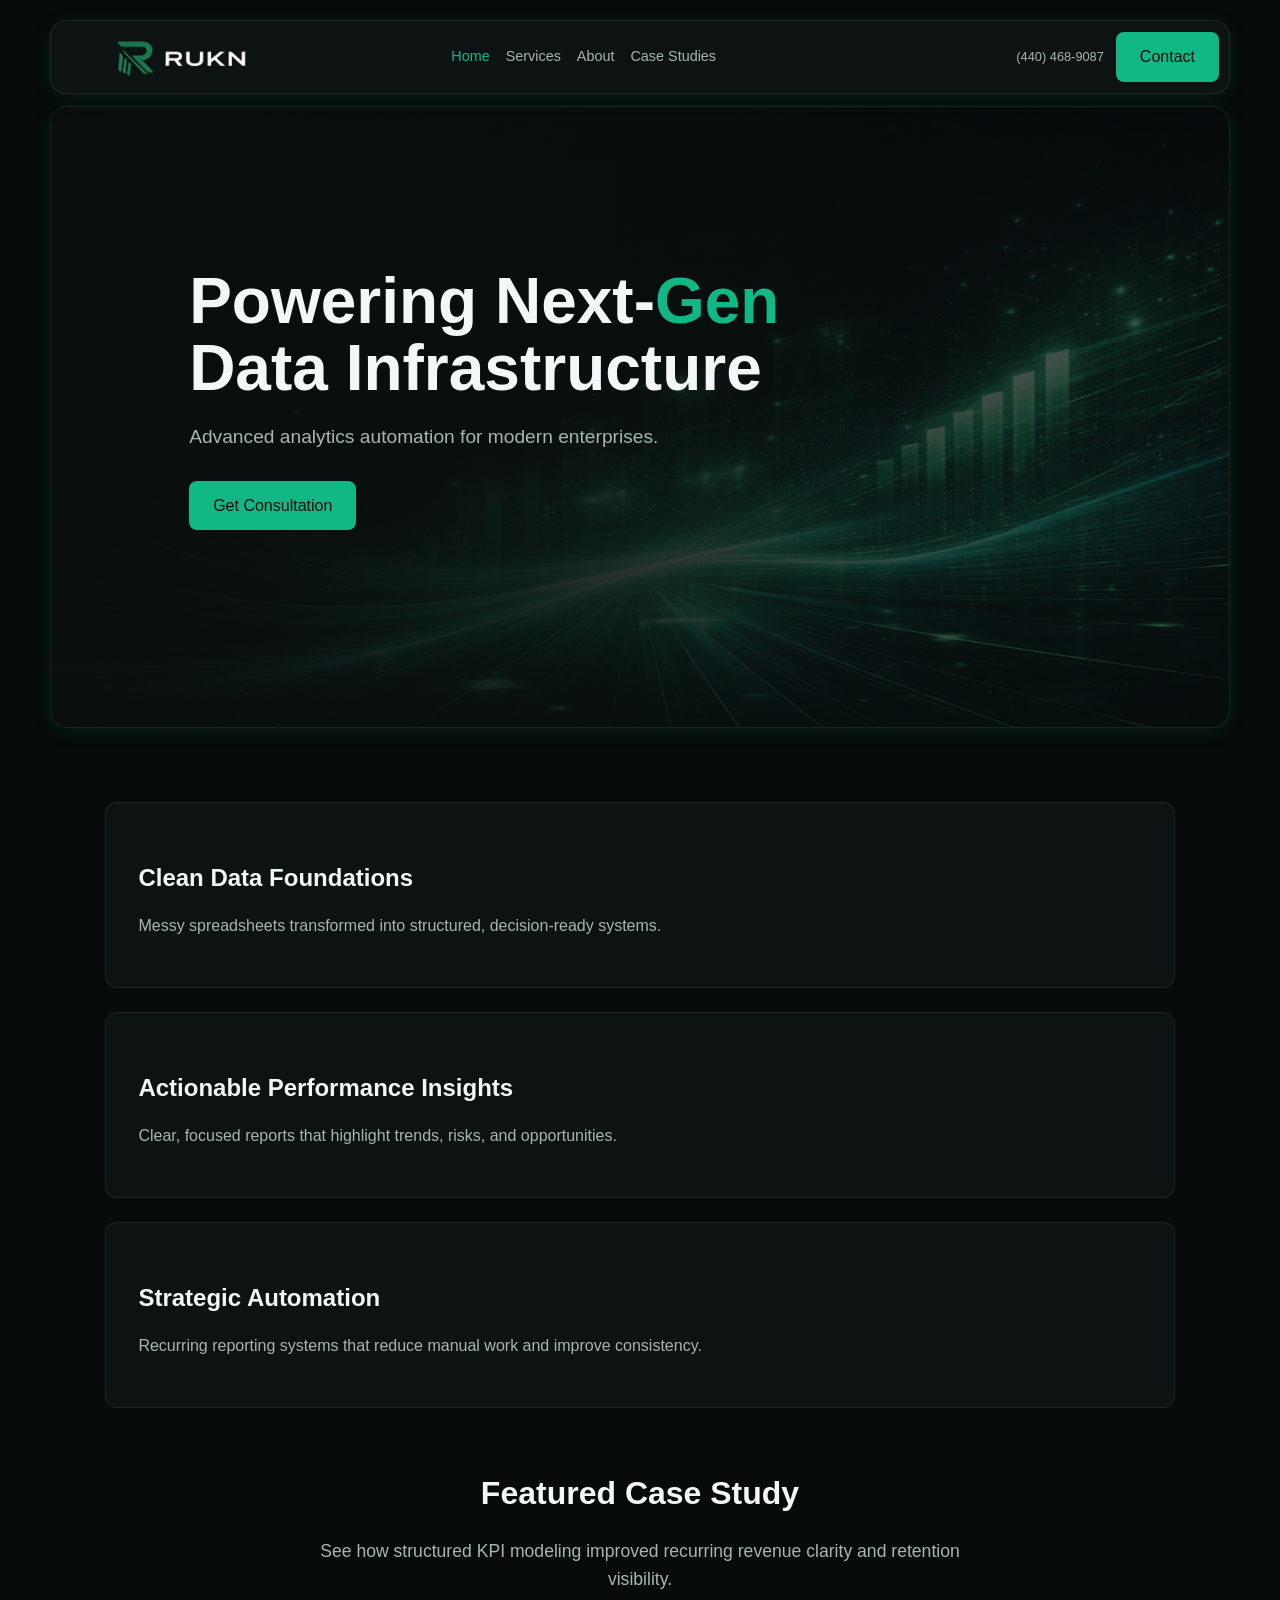
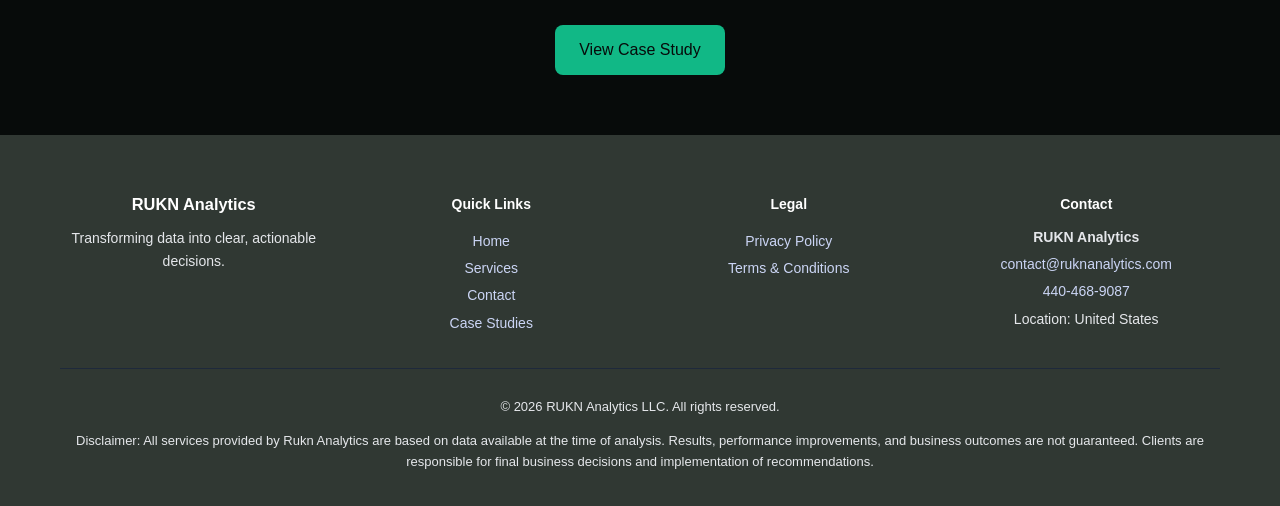
==== commit 7b3e4e7d: "added disclaimers to all pages" ====
--- a/index.html
+++ b/index.html
@@ -108,6 +108,10 @@
 
     <div class="footer-bottom">
       <p>© 2026 RUKN Analytics LLC. All rights reserved.</p>
+      <p> 
+        Disclaimer:
+        All services provided by Rukn Analytics are based on data available at the time of analysis. Results, performance improvements, and business outcomes are not guaranteed. Clients are responsible for final business decisions and implementation of recommendations.
+      </p>
     </div>
 
   </div>
--- a/styles.css
+++ b/styles.css
@@ -16,6 +16,22 @@
   color: #F3F7F5;
   background: #070B0A;
   line-height: 1.6;
+}
+
+body.services-page::before {
+  content: "";
+  position: fixed;
+  top: 0;
+  left: 0;
+  width: 100%;
+  height: 100%;
+
+
+  background-size: cover;
+  background-position: center;
+  background-repeat: no-repeat;
+
+  z-index: -1;
 }
 
 /* =========================
@@ -211,7 +227,7 @@
    ========================= */
 
 .section {
-  padding: 60px 0;
+  padding: 80px 0;
 }
 
 .features-section {
@@ -339,31 +355,83 @@
   max-width: 1200px;
   margin: 0 auto;
   align-items: start;
+  position: relative;
+}
+
+.services-layout::before {
+  content: "";
+  position: absolute;
+  inset: 0;
+  pointer-events: none;
+
+  background: radial-gradient(circle at center, transparent 60%, rgba(0,0,0,0.2));
 }
 
 .featured-column,
 .standard-column {
   display: grid;
-  gap: 28px;
+  gap: 2rem;
 }
 
 .service-card {
-  background: rgba(13, 19, 18, 0.94);
-  border-radius: 20px;
-  border: 1px solid rgba(255, 255, 255, 0.08);
-  padding: 34px;
-  box-shadow: 0 18px 40px rgba(0, 0, 0, 0.15);
-  transition: transform 0.25s ease, border-color 0.25s ease, box-shadow 0.25s ease;
+  background: rgba(8, 14, 13, 0.58);
+  backdrop-filter: blur(12px);
+  -webkit-backdrop-filter: blur(12px);
+
+  border: none;
+  border-radius: 28px;
+
+  box-shadow:
+    0 20px 60px rgba(0, 0, 0, 0.35),
+    0 8px 24px rgba(0, 0, 0, 0.18);
+
+  padding: 2.5rem 2rem;
+  position: relative;
+  overflow: hidden;
+
+  transition:
+    transform 0.3s ease,
+    box-shadow 0.3s ease,
+    background 0.3s ease;
+
   display: flex;
   flex-direction: column;
   justify-content: space-between;
   min-height: 420px;
 }
 
+.service-card::before {
+  content: "";
+  position: absolute;
+  inset: 0;
+  border-radius: inherit;
+  pointer-events: none;
+  background: linear-gradient(
+    180deg,
+    rgba(255,255,255,0.08) 0%,
+    rgba(255,255,255,0.02) 18%,
+    rgba(255,255,255,0.00) 45%
+  );
+}
+
+.service-card::after {
+  content: "";
+  position: absolute;
+  inset: 0;
+  border-radius: inherit;
+  pointer-events: none;
+  background: radial-gradient(
+    circle at top center,
+    rgba(17, 184, 134, 0.06),
+    transparent 55%
+  );
+}
+
 .service-card:hover {
-  transform: translateY(-3px);
-  box-shadow: 0 22px 50px rgba(0, 0, 0, 0.18);
-  border-color: rgba(17, 184, 134, 0.18);
+  transform: translateY(-6px);
+  box-shadow:
+    0 28px 80px rgba(0, 0, 0, 0.42),
+    0 12px 32px rgba(0, 0, 0, 0.22);
 }
 
 .service-card h3 {
@@ -416,9 +484,11 @@
 }
 
 .tier-list {
-  margin-top: 28px;
-  padding-top: 22px;
-  border-top: 1px solid rgba(255, 255, 255, 0.08);
+  margin-top: 32px;
+  padding: 24px;
+  background: rgba(255, 255, 255, 0.03);
+  border-radius: 16px;
+  box-shadow: inset 0 0 0 1px rgba(255,255,255,0.04);
 }
 
 .tier-heading {
@@ -435,8 +505,12 @@
   grid-template-columns: 1fr auto;
   gap: 18px;
   align-items: center;
-  padding: 18px 0;
-  border-bottom: 1px solid rgba(255, 255, 255, 0.08);
+  padding: 20px 0;
+  border-bottom: 1px solid rgba(255, 255, 255, 0.06);
+}
+
+.tier-item--last {
+  border-bottom: none;
 }
 
 .tier-item--last {
@@ -486,55 +560,426 @@
    ABOUT
    ========================= */
 
-.about-grid {
+.section-hero {
+  padding: 100px 0 120px;
+  background: linear-gradient(135deg, #070B0A 0%, #0D1312 100%);
+}
+
+.hero-grid {
   display: grid;
-  grid-template-columns: 1.2fr 1fr;
-  gap: 50px;
+  grid-template-columns: 1fr 400px;
+  gap: 80px;
   align-items: center;
-}
-
-.about-grid.reverse {
-  grid-template-columns: 1fr 1.2fr;
-}
-
-.about-image img {
+  max-width: 1200px;
+  margin: 0 auto;
+}
+
+.hero-content h1 {
+  font-size: 3.5rem;
+  font-weight: 700;
+  margin: 0 0 24px;
+  line-height: 1.1;
+  color: #F3F7F5;
+}
+
+.hero-content h2 {
+  font-size: 1.75rem;
+  font-weight: 500;
+  margin: 0 0 32px;
+  line-height: 1.3;
+  color: #A6B7B1;
+  max-width: 600px;
+}
+
+.hero-description {
+  font-size: 1.1rem;
+  line-height: 1.7;
+  color: #B7C6C1;
+  margin: 0 0 40px;
+  max-width: 600px;
+}
+
+.hero-actions {
+  display: flex;
+  gap: 16px;
+  flex-wrap: wrap;
+}
+
+.hero-image {
+  display: flex;
+  justify-content: center;
+}
+
+.headshot {
   width: 100%;
-  border-radius: 12px;
-}
-
-.about-text p {
-  margin-bottom: 18px;
-  max-width: 520px;
-}
-
-.values-grid {
+  max-width: 350px;
+  height: 400px;
+  object-fit: cover;
+  border-radius: 20px;
+  box-shadow: 0 20px 40px rgba(0, 0, 0, 0.3);
+  border: 2px solid rgba(255, 255, 255, 0.1);
+}
+
+.section-about-me {
+  padding: 80px 0;
+  background: #070B0A;
+}
+
+.section-about-me h2 {
+  font-size: 2.5rem;
+  font-weight: 600;
+  margin: 0 0 48px;
+  text-align: center;
+  color: #F3F7F5;
+}
+
+.about-content p {
+  font-size: 1.1rem;
+  line-height: 1.8;
+  color: #B7C6C1;
+  margin: 0 0 32px;
+  max-width: 700px;
+  margin-left: auto;
+  margin-right: auto;
+}
+
+.about-content p:last-child {
+  margin-bottom: 0;
+}
+
+.section-differentiators {
+  padding: 100px 0;
+  background: #0D1312;
+}
+
+.section-differentiators h2 {
+  font-size: 2.5rem;
+  font-weight: 600;
+  margin: 0 0 64px;
+  text-align: center;
+  color: #F3F7F5;
+}
+
+.differentiators-grid {
+  display: grid;
+  grid-template-columns: repeat(auto-fit, minmax(350px, 1fr));
+  gap: 32px;
+  max-width: 1200px;
+  margin: 0 auto;
+}
+
+.differentiator-card {
+  background: rgba(255, 255, 255, 0.02);
+  backdrop-filter: blur(10px);
+  -webkit-backdrop-filter: blur(10px);
+  border-radius: 16px;
+  padding: 32px;
+  border: 1px solid rgba(255, 255, 255, 0.06);
+  box-shadow: 0 8px 32px rgba(0, 0, 0, 0.12);
+  transition: all 0.3s ease;
+  text-align: center;
+}
+
+.differentiator-card:hover {
+  transform: translateY(-8px);
+  box-shadow: 0 16px 48px rgba(0, 0, 0, 0.2);
+  background: rgba(255, 255, 255, 0.04);
+}
+
+.differentiator-icon {
+  font-size: 2.5rem;
+  margin-bottom: 20px;
+  display: block;
+}
+
+.differentiator-card h3 {
+  font-size: 1.4rem;
+  font-weight: 600;
+  margin: 0 0 16px;
+  color: #F3F7F5;
+}
+
+.differentiator-card p {
+  color: #A6B7B1;
+  line-height: 1.6;
+  margin: 0;
+}
+
+.section-visual {
+  padding: 100px 0;
+  background: #070B0A;
+}
+
+.visual-grid {
+  display: grid;
+  grid-template-columns: 400px 1fr;
+  gap: 80px;
+  align-items: center;
+  max-width: 1200px;
+  margin: 0 auto;
+}
+
+.visual-image {
+  display: flex;
+  justify-content: center;
+}
+
+.workspace-image {
+  width: 100%;
+  max-width: 350px;
+  height: 280px;
+  object-fit: cover;
+  border-radius: 16px;
+  box-shadow: 0 16px 32px rgba(0, 0, 0, 0.25);
+  border: 1px solid rgba(255, 255, 255, 0.08);
+}
+
+.visual-content h2 {
+  font-size: 2.2rem;
+  font-weight: 600;
+  margin: 0 0 24px;
+  color: #F3F7F5;
+}
+
+.visual-content p {
+  font-size: 1.1rem;
+  line-height: 1.7;
+  color: #B7C6C1;
+  margin: 0 0 24px;
+}
+
+.visual-content p:last-child {
+  margin-bottom: 0;
+}
+
+.section-approach {
+  padding: 100px 0;
+  background: #0D1312;
+}
+
+.section-approach h2 {
+  font-size: 2.5rem;
+  font-weight: 600;
+  margin: 0 0 64px;
+  text-align: center;
+  color: #F3F7F5;
+}
+
+.approach-grid {
   display: grid;
   grid-template-columns: repeat(auto-fit, minmax(300px, 1fr));
+  gap: 40px;
+  max-width: 1000px;
+  margin: 0 auto;
+}
+
+.approach-item {
+  display: flex;
   gap: 24px;
-  margin-top: 40px;
-}
-
-.value-card {
-  background: #0D1312;
-  padding: 32px;
+  align-items: flex-start;
+}
+
+.approach-number {
+  background: linear-gradient(135deg, #11B886, #0E9F74);
+  color: white;
+  width: 50px;
+  height: 50px;
+  border-radius: 50%;
+  display: flex;
+  align-items: center;
+  justify-content: center;
+  font-weight: 700;
+  font-size: 1.1rem;
+  flex-shrink: 0;
+  box-shadow: 0 4px 12px rgba(17, 184, 134, 0.3);
+}
+
+.approach-item h3 {
+  font-size: 1.3rem;
+  font-weight: 600;
+  margin: 0 0 12px;
+  color: #F3F7F5;
+}
+
+.approach-item p {
+  color: #A6B7B1;
+  line-height: 1.6;
+  margin: 0;
+}
+
+.section-expectations {
+  padding: 100px 0;
+  background: #070B0A;
+}
+
+.section-expectations h2 {
+  font-size: 2.5rem;
+  font-weight: 600;
+  margin: 0 0 48px;
+  text-align: center;
+  color: #F3F7F5;
+}
+
+.expectations-content {
+  max-width: 800px;
+  margin: 0 auto;
+}
+
+.expectations-intro {
+  font-size: 1.2rem;
+  line-height: 1.7;
+  color: #B7C6C1;
+  margin: 0 0 48px;
+  text-align: center;
+}
+
+.expectations-list {
+  display: grid;
+  grid-template-columns: repeat(auto-fit, minmax(350px, 1fr));
+  gap: 32px;
+}
+
+.expectation-item {
+  background: rgba(255, 255, 255, 0.02);
+  padding: 24px;
   border-radius: 12px;
-  border: 1px solid rgba(255, 255, 255, 0.08);
-  transition: transform 0.2s, box-shadow 0.2s;
-}
-
-.value-card:hover {
-  transform: translateY(-4px);
-  box-shadow: 0 8px 24px rgba(17, 184, 134, 0.10);
-}
-
-.value-card h3 {
-  margin-bottom: 16px;
-  font-size: 1.25rem;
+  border: 1px solid rgba(255, 255, 255, 0.06);
+  transition: all 0.3s ease;
+}
+
+.expectation-item:hover {
+  background: rgba(255, 255, 255, 0.04);
+  transform: translateY(-2px);
+}
+
+.expectation-item strong {
+  color: #F3F7F5;
   font-weight: 600;
-}
-
-.value-card p {
+  display: block;
+  margin-bottom: 8px;
+}
+
+.expectation-item {
   color: #A6B7B1;
+  line-height: 1.6;
+  margin: 0;
+}
+
+.section-final-cta {
+  padding: 100px 0;
+  background: linear-gradient(135deg, #0D1312 0%, #070B0A 100%);
+  text-align: center;
+}
+
+.section-final-cta h2 {
+  font-size: 2.8rem;
+  font-weight: 600;
+  margin: 0 0 24px;
+  color: #F3F7F5;
+  max-width: 700px;
+  margin-left: auto;
+  margin-right: auto;
+}
+
+.section-final-cta p {
+  font-size: 1.2rem;
+  line-height: 1.7;
+  color: #B7C6C1;
+  margin: 0 0 48px;
+  max-width: 600px;
+  margin-left: auto;
+  margin-right: auto;
+}
+
+/* =========================
+   RESPONSIVE - ABOUT
+   ========================= */
+
+@media (max-width: 1024px) {
+  .hero-grid {
+    grid-template-columns: 1fr;
+    gap: 60px;
+    text-align: center;
+  }
+
+  .hero-content h1 {
+    font-size: 3rem;
+  }
+
+  .hero-content h2 {
+    font-size: 1.5rem;
+  }
+
+  .hero-description {
+    font-size: 1rem;
+  }
+
+  .visual-grid {
+    grid-template-columns: 1fr;
+    gap: 60px;
+    text-align: center;
+  }
+
+  .differentiators-grid {
+    grid-template-columns: repeat(auto-fit, minmax(300px, 1fr));
+  }
+
+  .expectations-list {
+    grid-template-columns: 1fr;
+  }
+}
+
+@media (max-width: 768px) {
+  .section-hero {
+    padding: 80px 0 100px;
+  }
+
+  .hero-content h1 {
+    font-size: 2.5rem;
+  }
+
+  .hero-content h2 {
+    font-size: 1.3rem;
+  }
+
+  .headshot {
+    max-width: 280px;
+    height: 320px;
+  }
+
+  .workspace-image {
+    max-width: 280px;
+    height: 220px;
+  }
+
+  .section-differentiators h2,
+  .section-about-me h2,
+  .section-approach h2,
+  .section-expectations h2 {
+    font-size: 2rem;
+  }
+
+  .section-final-cta h2 {
+    font-size: 2.2rem;
+  }
+
+  .differentiators-grid {
+    grid-template-columns: 1fr;
+  }
+
+  .approach-grid {
+    grid-template-columns: 1fr;
+  }
+
+  .approach-item {
+    flex-direction: column;
+    text-align: center;
+    gap: 16px;
+  }
+
+  .hero-actions {
+    justify-content: center;
+  }
 }
 
 /* =========================
@@ -1825,9 +2270,267 @@
   margin-bottom: 16px;
 }
 
-.case-study {
-  max-width: 900px;
-  margin: 0 auto 80px;
+.case-hero {
+  padding: 80px 0 60px;
+  background: linear-gradient(180deg, rgba(7, 11, 10, 0.96), rgba(7, 11, 10, 0.82)),
+    url('assets/images/hero.png');
+  background-size: cover;
+  background-position: center;
+  position: relative;
+  border-radius: 24px;
+  overflow: hidden;
+  margin-bottom: 40px;
+}
+
+.case-hero .hero-content {
+  max-width: 720px;
+  margin: 0 auto;
+  text-align: center;
+}
+
+.case-hero .eyebrow,
+.section-intro .eyebrow {
+  display: inline-flex;
+  margin-bottom: 18px;
+  color: #A6B7B1;
+  font-size: 0.85rem;
+  letter-spacing: 0.16em;
+  text-transform: uppercase;
+}
+
+.case-hero h1 {
+  font-size: clamp(2.8rem, 5vw, 4.4rem);
+  line-height: 1.03;
+  margin-bottom: 18px;
+}
+
+.case-hero .hero-copy,
+.case-details-panel p,
+.case-section p {
+  color: #C6D4CC;
+  max-width: 740px;
+  margin: 0 auto;
+  line-height: 1.85;
+}
+
+.case-grid-section .section-intro {
+  text-align: center;
+  margin-bottom: 44px;
+}
+
+.case-grid {
+  display: grid;
+  grid-template-columns: repeat(auto-fit, minmax(280px, 1fr));
+  gap: 24px;
+}
+
+.case-card {
+  background: #0D1312;
+  border: 1px solid rgba(255, 255, 255, 0.08);
+  border-radius: 22px;
+  padding: 28px;
+  box-shadow: 0 18px 40px rgba(0, 0, 0, 0.14);
+  transition: transform 0.25s ease, box-shadow 0.25s ease;
+}
+
+.case-card:hover {
+  transform: translateY(-4px);
+  box-shadow: 0 28px 60px rgba(0, 0, 0, 0.2);
+}
+
+.case-label {
+  display: inline-flex;
+  padding: 8px 14px;
+  background: rgba(255, 255, 255, 0.05);
+  color: #A6B7B1;
+  border-radius: 999px;
+  font-size: 0.82rem;
+  letter-spacing: 0.08em;
+  text-transform: uppercase;
+  margin-bottom: 18px;
+}
+
+.case-card h3 {
+  margin: 0 0 14px;
+  font-size: 1.35rem;
+  line-height: 1.25;
+}
+
+.case-card p {
+  color: #B7C6C1;
+  margin-bottom: 22px;
+  line-height: 1.8;
+}
+
+.case-metrics {
+  display: grid;
+  gap: 10px;
+  margin-bottom: 22px;
+}
+
+.case-metric {
+  display: flex;
+  align-items: center;
+  gap: 12px;
+  background: rgba(255, 255, 255, 0.04);
+  border: 1px solid rgba(255, 255, 255, 0.08);
+  border-radius: 14px;
+  padding: 14px 16px;
+  color: #E5F7EE;
+  font-size: 0.95rem;
+}
+
+.case-metric::before {
+  content: '•';
+  color: #11B886;
+  font-size: 1.1rem;
+  line-height: 1;
+}
+
+.case-tags {
+  display: flex;
+  flex-wrap: wrap;
+  gap: 10px;
+  margin-bottom: 24px;
+}
+
+.tag-pill,
+.tool-pill {
+  display: inline-flex;
+  padding: 10px 14px;
+  background: rgba(255, 255, 255, 0.05);
+  color: #A6B7B1;
+  border-radius: 999px;
+  font-size: 0.86rem;
+  line-height: 1.3;
+}
+
+.case-card .btn {
+  width: auto;
+}
+
+.case-details {
+  margin: 0 auto;
+  max-width: 1200px;
+}
+
+.case-details-grid {
+  display: grid;
+  grid-template-columns: 1.4fr 0.9fr;
+  gap: 32px;
+}
+
+.case-details-panel {
+  background: #0D1312;
+  border: 1px solid rgba(255, 255, 255, 0.08);
+  border-radius: 24px;
+  padding: 34px;
+}
+
+.case-details-panel h2 {
+  margin-top: 0;
+  font-size: clamp(2rem, 4vw, 2.8rem);
+  margin-bottom: 18px;
+}
+
+.case-details-panel .case-summary {
+  margin-bottom: 28px;
+}
+
+.case-section {
+  margin-top: 30px;
+}
+
+.case-section h3 {
+  margin-bottom: 16px;
+  color: #E5F7EE;
+  font-size: 1rem;
+}
+
+.case-section ul {
+  padding-left: 22px;
+  margin: 0;
+  list-style: disc;
+  color: #C6D4CC;
+}
+
+.case-section ul li {
+  margin-bottom: 12px;
+}
+
+.tools-list {
+  display: flex;
+  flex-wrap: wrap;
+  gap: 10px;
+  margin-top: 18px;
+}
+
+.visual-comparison {
+  display: grid;
+  grid-template-columns: repeat(auto-fit, minmax(240px, 1fr));
+  gap: 24px;
+  margin-top: 20px;
+}
+
+.comparison-card {
+  background: rgba(255, 255, 255, 0.03);
+  border: 1px solid rgba(255, 255, 255, 0.08);
+  border-radius: 18px;
+  padding: 24px;
+}
+
+.comparison-card h4 {
+  margin-top: 0;
+  font-size: 1rem;
+  color: #F3F7F5;
+}
+
+.comparison-card p {
+  margin: 14px 0 0;
+  color: #B7C6C1;
+  line-height: 1.85;
+}
+
+.case-bottom-cta {
+  text-align: center;
+  padding: 56px 0 28px;
+}
+
+.case-bottom-cta h2 {
+  margin-bottom: 24px;
+  font-size: clamp(2rem, 4vw, 3rem);
+}
+
+.case-bottom-cta .btn {
+  padding: 14px 32px;
+}
+
+@media (max-width: 1023px) {
+  .case-details-grid {
+    grid-template-columns: 1fr;
+  }
+}
+
+@media (max-width: 767px) {
+  .case-hero {
+    padding: 60px 0 40px;
+  }
+
+  .case-grid {
+    gap: 18px;
+  }
+
+  .case-card {
+    padding: 24px;
+  }
+
+  .case-details-panel {
+    padding: 26px;
+  }
+
+  .case-bottom-cta {
+    padding: 40px 0 18px;
+  }
 }
 
 .section-intro {
@@ -1899,4 +2602,38 @@
   border-top: 1px solid #1e293b;
   padding-top: 15px;
   font-size: 13px;
+}
+.section {
+  backdrop-filter: blur(2px);
+}
+/*About*/
+.about-highlight {
+  font-size: 1.1rem;
+  color: rgba(255,255,255,0.75);
+  margin-bottom: 1.5rem;
+}
+.credentials-row {
+  display: flex;
+  flex-wrap: wrap;
+  gap: 1rem 2rem;
+  justify-content: center;
+
+  font-size: 0.95rem;
+  color: rgba(255,255,255,0.6);
+
+  margin-top: 2rem;
+}
+
+.credentials-row span {
+  position: relative;
+}
+
+.credentials-row span::after {
+  content: "•";
+  margin-left: 1rem;
+  color: rgba(255,255,255,0.3);
+}
+
+.credentials-row span:last-child::after {
+  content: "";
 }
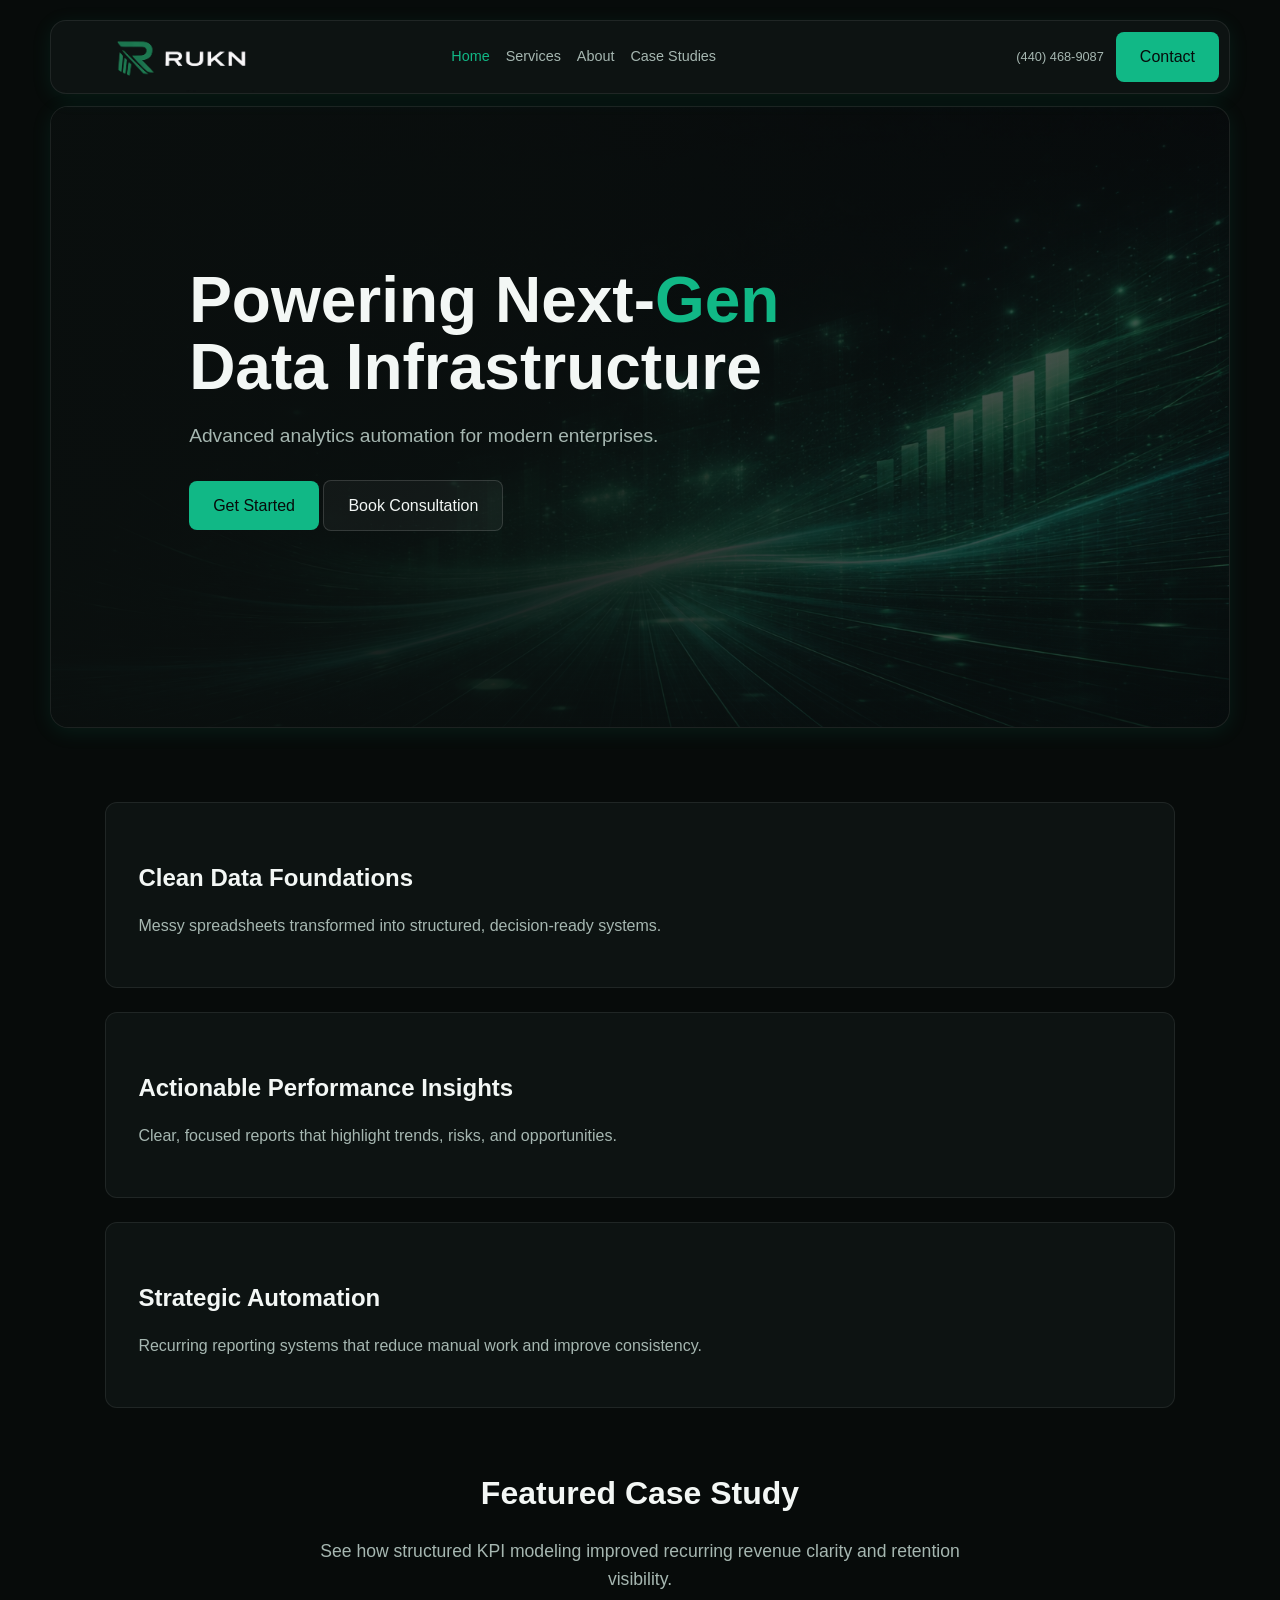
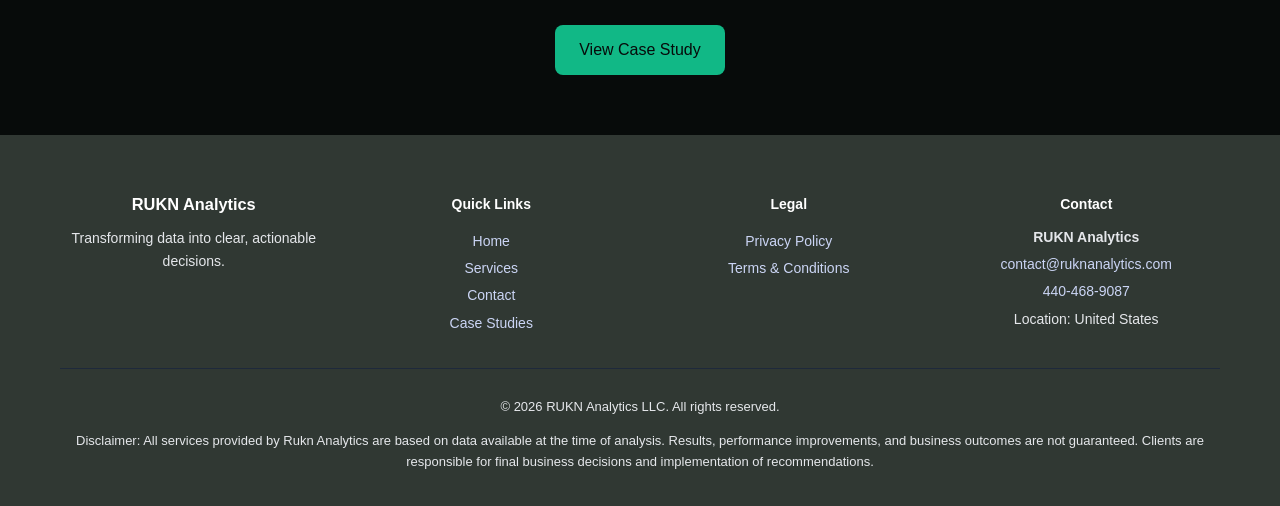
==== commit 6ad4febb: "Create a calendly to easlit integrate booking page for free consultation" ====
--- a/index.html
+++ b/index.html
@@ -31,7 +31,17 @@
         <div class="hero-content">
           <h1>Powering Next-<span class="emerald">Gen</span> Data Infrastructure</h1>
           <p>Advanced analytics automation for modern enterprises.</p>
-          <a href="contact.html" class="btn btn-primary">Get Consultation</a>
+          <a href="services.html" class="btn btn-primary">
+            Get Started
+          </a>
+          </a>
+
+          <a href="https://calendly.com/contact-ruknanalytics/30min" 
+            class="btn btn-secondary" 
+            target="_blank" 
+            rel="noopener">
+            Book Consultation
+          </a>
         </div>
       </div>
     </section>
--- a/styles.css
+++ b/styles.css
@@ -2636,4 +2636,13 @@
 
 .credentials-row span:last-child::after {
   content: "";
-}+}
+@media (max-width: 768px) {
+  .hero-actions {
+    flex-direction: column;
+  }
+
+  .btn {
+    width: 100%;
+  }
+}
